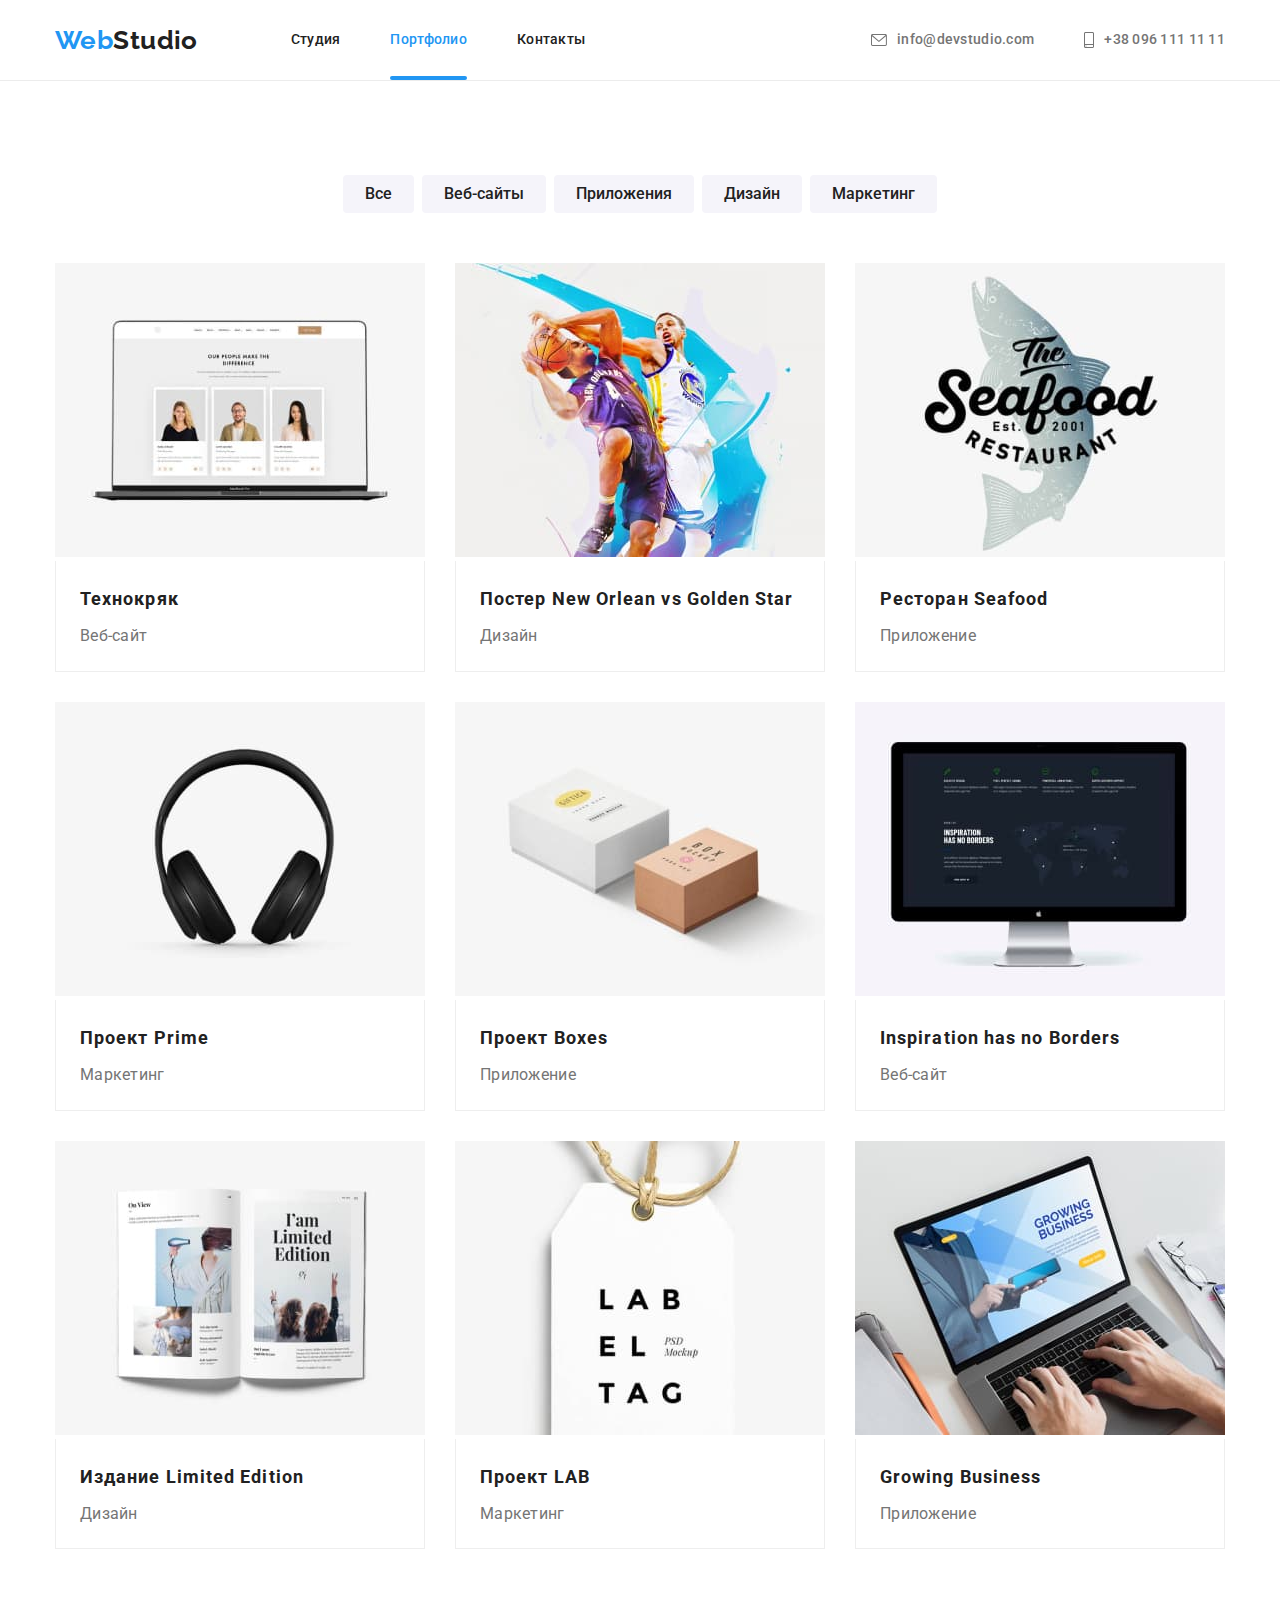
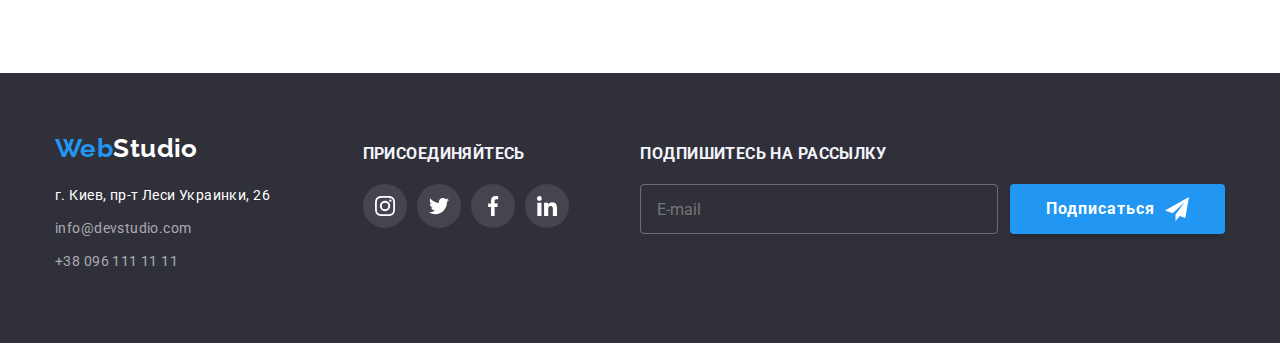
==== portfolio.html @ 2ba402e7 "ДЗ 6" ====
<!DOCTYPE html>
<html lang="ru">
  <head>
    <meta charset="UTF-8" />
    <meta name="viewport" content="width=device-width, initial-scale=1.0" />
    <title>Portfolio WebStudio</title>
    <link rel="preconnect" href="https://fonts.gstatic.com" />
    <link
      href="https://fonts.googleapis.com/css2?family=Raleway:wght@700&family=Roboto:wght@400;500;700;900&display=swap"
      rel="stylesheet"
    />
    <link
      rel="stylesheet"
      href="https://cdnjs.cloudflare.com/ajax/libs/modern-normalize/1.0.0/modern-normalize.min.css"
    />
    <link rel="stylesheet" href="./css/styles.css" />
  </head>

  <body>
    <!--Шапка страницы-->
    <header class="header">
      <div class="container navigation">
        <nav class="site-nav">
          <a class="logo link" href="./index.html"
            ><span class="logo-path">Web</span>Studio</a
          >
          <ul class="list nav-pages">
            <li class="item">
              <a class="link" href="./index.html">Студия</a>
            </li>
            <li class="item">
              <a class="link current" href="./portfolio.html">Портфолио</a>
            </li>
            <li class="item">
              <a class="link" href="#">Контакты</a>
            </li>
          </ul>
        </nav>
        <ul class="list header-connection">
          <li class="item">
            <a class="connection link" href="mailto:info@devstudio.com">
              <svg class="icon email" width="16" height="12">
                <use href="./images/main/sprite-icons.svg#icon-envelope"></use>
              </svg>
              info@devstudio.com</a
            >
          </li>
          <li class="item">
            <a class="connection link" href="tel:+380961111111">
              <svg class="icon telephone" width="10" height="16">
                <use
                  href="./images/main/sprite-icons.svg#icon-smartphone"
                ></use>
              </svg>
              +38 096 111 11 11</a
            >
          </li>
        </ul>
      </div>
    </header>
    <!--Шапка страницы-->

    <main>
      <h1 hidden>Портфолио</h1>

      <!--Фильтр-->
      <section class="portfolio section-padding">
        <div class="container">
          <ul class="portfolio-buttons list">
            <li class="pf-button">
              <button type="button" class="filter-button">Все</button>
            </li>
            <li class="pf-button">
              <button type="button" class="filter-button">Веб-сайты</button>
            </li>
            <li class="pf-button">
              <button type="button" class="filter-button">Приложения</button>
            </li>
            <li class="pf-button">
              <button type="button" class="filter-button">Дизайн</button>
            </li>
            <li class="pf-button">
              <button type="button" class="filter-button">Маркетинг</button>
            </li>
          </ul>

          <!--/Фильтр-->

          <!--Проекты-->
          <ul class="projects list">
            <li class="project-card">
              <a class="link" href="#">
                <div class="project-foto">
                  <img
                    src="./images/portfolio/technokriak.jpg"
                    alt="Сайт студии Технокряк"
                    width="370"
                    height="294"
                  />
                  <div class="project-overlay">
                    <p class="project-description">
                      Технокряк это современная площадка распространения
                      коронавируса. Компании используют эту платформу для
                      цифрового шпионажа и атак на защищённые сервера
                      конкурентов.
                    </p>
                  </div>
                </div>

                <div class="card-content">
                  <h3 class="project-title">Технокряк</h3>
                  <p>Веб-сайт</p>
                </div>
              </a>
            </li>
            <li class="project-card">
              <a class="link" href="#">
                <div class="project-foto">
                  <img
                    src="./images/portfolio/basketball.jpg"
                    alt="Баскетболисты"
                    width="370"
                    height="294"
                  />
                  <div class="project-overlay">
                    <p class="project-description">
                      Технокряк это современная площадка распространения
                      коронавируса. Компании используют эту платформу для
                      цифрового шпионажа и атак на защищённые сервера
                      конкурентов.
                    </p>
                  </div>
                </div>
                <div class="card-content">
                  <h3 class="project-title">
                    Постер New Orlean vs Golden Star
                  </h3>
                  <p>Дизайн</p>
                </div>
              </a>
            </li>
            <li class="project-card">
              <a class="link" href="#">
                <div class="project-foto">
                  <img
                    src="./images/portfolio/seafood.jpg"
                    alt="Логотип ресторана Seafood"
                    width="370"
                    height="294"
                  />
                  <div class="project-overlay">
                    <p class="project-description">
                      Технокряк это современная площадка распространения
                      коронавируса. Компании используют эту платформу для
                      цифрового шпионажа и атак на защищённые сервера
                      конкурентов.
                    </p>
                  </div>
                </div>
                <div class="card-content">
                  <h3 class="project-title">Ресторан Seafood</h3>
                  <p>Приложение</p>
                </div>
              </a>
            </li>
            <li class="project-card">
              <a class="link" href="#">
                <div class="project-foto">
                  <img
                    src="./images/portfolio/headphones.jpg"
                    alt="Наушники"
                    width="370"
                    height="294"
                  />
                  <div class="project-overlay">
                    <p class="project-description">
                      Технокряк это современная площадка распространения
                      коронавируса. Компании используют эту платформу для
                      цифрового шпионажа и атак на защищённые сервера
                      конкурентов.
                    </p>
                  </div>
                </div>

                <div class="card-content">
                  <h3 class="project-title">Проект Prime</h3>
                  <p>Маркетинг</p>
                </div>
              </a>
            </li>
            <li class="project-card">
              <a class="link" href="#">
                <div class="project-foto">
                  <img
                    src="./images/portfolio/boxes.jpg"
                    alt="Коробочки"
                    width="370"
                    height="294"
                  />
                  <div class="project-overlay">
                    <p class="project-description">
                      Технокряк это современная площадка распространения
                      коронавируса. Компании используют эту платформу для
                      цифрового шпионажа и атак на защищённые сервера
                      конкурентов.
                    </p>
                  </div>
                </div>
                <div class="card-content">
                  <h3 class="project-title">Проект Boxes</h3>
                  <p>Приложение</p>
                </div>
              </a>
            </li>
            <li class="project-card">
              <a class="link" href="#">
                <div class="project-foto">
                  <img
                    src="./images/portfolio/monitor.jpg"
                    alt="Монитор"
                    width="370"
                    height="294"
                  />
                  <div class="project-overlay">
                    <p class="project-description">
                      Технокряк это современная площадка распространения
                      коронавируса. Компании используют эту платформу для
                      цифрового шпионажа и атак на защищённые сервера
                      конкурентов.
                    </p>
                  </div>
                </div>
                <div class="card-content">
                  <h3 class="project-title">Inspiration has no Borders</h3>
                  <p>Веб-сайт</p>
                </div>
              </a>
            </li>
            <li class="project-card">
              <a class="link" href="#">
                <div class="project-foto">
                  <img
                    src="./images/portfolio/magazine.jpg"
                    alt="Журнал"
                    width="370"
                    height="294"
                  />
                  <div class="project-overlay">
                    <p class="project-description">
                      Технокряк это современная площадка распространения
                      коронавируса. Компании используют эту платформу для
                      цифрового шпионажа и атак на защищённые сервера
                      конкурентов.
                    </p>
                  </div>
                </div>
                <div class="card-content">
                  <h3 class="project-title">Издание Limited Edition</h3>
                  <p>Дизайн</p>
                </div>
              </a>
            </li>
            <li class="project-card">
              <a class="link" href="#">
                <div class="project-foto">
                  <img
                    src="./images/portfolio/label.jpg"
                    alt="Бирка"
                    width="370"
                    height="294"
                  />
                  <div class="project-overlay">
                    <p class="project-description">
                      Технокряк это современная площадка распространения
                      коронавируса. Компании используют эту платформу для
                      цифрового шпионажа и атак на защищённые сервера
                      конкурентов.
                    </p>
                  </div>
                </div>
                <div class="card-content">
                  <h3 class="project-title">Проект LAB</h3>
                  <p>Маркетинг</p>
                </div>
              </a>
            </li>
            <li class="project-card">
              <a class="link" href="#">
                <div class="project-foto">
                  <img
                    src="./images/portfolio/notebook.jpg"
                    alt="Работа за ноутбуком"
                    width="370"
                    height="294"
                  />
                  <div class="project-overlay">
                    <p class="project-description">
                      Технокряк это современная площадка распространения
                      коронавируса. Компании используют эту платформу для
                      цифрового шпионажа и атак на защищённые сервера
                      конкурентов.
                    </p>
                  </div>
                </div>
                <div class="card-content">
                  <h3 class="project-title">Growing Business</h3>
                  <p>Приложение</p>
                </div>
              </a>
            </li>
          </ul>
        </div>
      </section>
      <!--/Проекты-->
    </main>
    <!--Подвал с контактами-->
    <footer class="footer">
      <div class="container">
        <div class="footer-links">
          <div class="footer-contacts">
            <a class="logo logo-inverse link" href="./index.html"
              ><span class="logo-path">Web</span>Studio</a
            >
            <address class="address">г. Киев, пр-т Леси Украинки, 26</address>
            <address class="footer-connection">
              <a class="connection link" href="mailto:info@devstudio.com"
                >info@devstudio.com</a
              >
            </address>
            <address class="footer-connection">
              <a class="connection link" href="tel:+380961111111"
                >+38 096 111 11 11</a
              >
            </address>
          </div>
          <div class="join">
            <h3 class="advantages-title title-inverse">присоединяйтесь</h3>
            <ul class="list social-network-list">
              <li class="social-network company-social-link">
                <a href="#" class="social-link">
                  <svg class="icon social-icon" width="20" height="20">
                    <use
                      href="./images/main/sprite-icons.svg#icon-instagram"
                    ></use>
                  </svg>
                </a>
              </li>
              <li class="social-network company-social-link">
                <a href="#" class="social-link">
                  <svg class="icon social-icon" width="20" height="20">
                    <use
                      href="./images/main/sprite-icons.svg#icon-twitter"
                    ></use>
                  </svg>
                </a>
              </li>
              <li class="social-network company-social-link">
                <a href="#" class="social-link">
                  <svg class="icon social-icon" width="20" height="20">
                    <use
                      href="./images/main/sprite-icons.svg#icon-facebook"
                    ></use>
                  </svg>
                </a>
              </li>
              <li class="social-network company-social-link">
                <a href="#" class="social-link">
                  <svg class="icon social-icon" width="20" height="20">
                    <use
                      href="./images/main/sprite-icons.svg#icon-linkedin"
                    ></use>
                  </svg>
                </a>
              </li>
            </ul>
          </div>
          <div class="subscribe">
            <h3 class="advantages-title title-inverse">
              Подпишитесь на рассылку
            </h3>
            <div class="footer-subscribe-form">
              <form class="subscribe-form">
                <input
                  type="email"
                  name="subscribe-email"
                  placeholder="E-mail"
                  class="email-form"
                />
                <button type="submit" class="button-primary subscribe-button">
                  Подписаться
                  <svg class="icon send-icon" width="24" height="24">
                    <use href="./images/main/sprite-icons.svg#icon-send"></use>
                  </svg>
                </button>
              </form>
            </div>
          </div>
        </div>
      </div>
    </footer>
    <!--/Подвал с контактами-->
  </body>
</html>
---- css/styles.css ----
/* === Общие === */
:root {
  /* Палитра */
  --color-grey: #757575;
  --color-black: #212121;
  --color-blue: #2196f3;
  --color-white: #ffffff;
  --color-very-transparent-grey: rgba(255, 255, 255, 0.1);
  --color-transparent-grey: rgba(255, 255, 255, 0.6);
  --color-light-black: #2f303a;
  --color-light-grey: #f5f4fa;
  --color-almost-white: #eeeeee;
  --color-second-almost-white: #ececec;
  --color-dark-grey: rgba(47, 48, 58, 0.4);
  --color-grey-two: #afb1b8;

  /* Переменные */
  --main-text-color: var(--color-grey);
  --title-text-color: var(--color-black);
  --accent-color: var(--color-blue);
  --main-white-color: var(--color-white);
  --footer-color: var(--color-transparent-grey);
  --background-color-footer: var(--color-light-black);
  --background-button-color: var(--color-light-grey);
  --card-border-color: var(--color-almost-white);
  --section-border-color: var(--color-second-almost-white);
  --background-gradient: var(--color-dark-grey);
  --icon-color: var(--color-grey-two);
  --icon-footer-background: var(--color-very-transparent-grey);

  --main-font-family: Roboto, sans-serif;
  --second-font-family: Raleway, sans-serif;

  --timing-function: cubic-bezier(0.4, 0, 0.2, 1);
  --animation-time: 250ms;
}

/* Общие стили */

* {
  margin: 0;
  padding: 0;
}

.icon {
  fill: currentColor;
}

body {
  color: var(--main-text-color);
  background-color: var(--main-white-color);
  font-family: var(--main-font-family);
  font-size: 14px;
  font-weight: 400;
  font-style: normal;
  letter-spacing: 0.03em;
}

.container {
  margin-left: auto;
  margin-right: auto;
  width: 1200px;
  padding-left: 15px;
  padding-right: 15px;
}

.section-padding {
  padding-top: 94px;
  padding-bottom: 94px;
}

.list {
  list-style: none;
}

.link {
  text-decoration: none;
}

.title {
  margin-bottom: 50px;
  color: var(--title-text-color);
  font-weight: 700;
  font-size: 36px;
  line-height: 1.67;
  text-align: center;
}

/* === /Общие === */

/*=== Шапка страницы ===*/

.logo {
  display: inline-block;
  margin-right: 93px;

  color: var(--title-text-color);
  font-family: var(--second-font-family);
  font-weight: 700;
  font-size: 26px;
  line-height: 1.19;
}

.logo-path {
  color: var(--accent-color);
}

.list .link {
  transition: color var(--animation-time) var(--timing-function);

  color: var(--title-text-color);
  font-weight: 500;
  line-height: 1.14;
  letter-spacing: 0.02em;
}

.list .link:hover,
.list .link:focus,
.list .link.current {
  color: var(--accent-color);
}

.current {
  position: relative;
}

.current::after {
  display: block;
  position: absolute;
  left: 0;
  bottom: 0%;
  content: "";
  width: 100%;
  height: 4px;
  background-color: var(--accent-color);
  border-radius: 2px;
}

.connection {
  color: var(--footer-color);
  font-style: normal;
  line-height: 1.71;
}

.navigation {
  display: flex;
}

.site-nav {
  display: flex;
  align-items: center;
}

.nav-pages {
  display: flex;
}

.nav-pages .item:not(:last-child) {
  margin-right: 50px;
}

.nav-pages .link {
  display: block;
  padding-top: 32px;
  padding-bottom: 32px;
}

.header-connection {
  display: flex;
  align-items: center;
  margin-left: auto;
}

.header-connection .link {
  display: flex;
  align-items: center;
}

.header-connection .item:not(:last-child) {
  margin-right: 50px;
}

.header-connection .connection {
  color: var(--main-text-color);
}

.email {
  margin-right: 10px;
}

.telephone {
  margin-right: 10px;
}

/*=== /Шапка страницы ===*/

/*===Девиз===*/

.slogan {
  height: 600px;
  margin-left: auto;
  margin-right: auto;
  background-color: var(--background-color-footer);
  background-image: linear-gradient(
      to right,
      var(--background-gradient),
      var(--background-gradient)
    ),
    url("../images/main/banner.jpg");
  background-repeat: no-repeat;
  background-size: cover;
  background-position: center;

  text-align: center;
  letter-spacing: 0.06em;
}

.slogan .container {
  padding-top: 200px;
  padding-bottom: 200px;
}

.slogan-title {
  width: 600px;
  margin-left: auto;
  margin-right: auto;
  margin-bottom: 30px;

  color: var(--main-white-color);
  font-weight: 900;
  font-size: 44px;
  line-height: 1.36;
  text-transform: uppercase;
}

.button-primary {
  display: inline-block;
  border: 4px solid transparent;
  box-shadow: 0px 4px 4px rgba(0, 0, 0, 0.15);
  border-radius: 4px;
  min-width: 200px;
  padding: 10px 32px;

  color: var(--main-white-color);
  background-color: var(--accent-color);
  font-weight: 700;
  font-size: 16px;
  line-height: 1.87;
}

.modal-backdrop {
  position: fixed;
  width: 100%;
  height: 100%;
  z-index: 2;

  top: 0;
  right: 0;
  background-color: rgba(0, 0, 0, 0.2);
  opacity: 1;
  transition: opacity var(--animation-time) var(--timing-function);
}

.modal-window {
  position: absolute;
  top: 50%;
  left: 50%;
  transform: scale(1) translate(-50%, -50%);
  transition: transform var(--animation-time) var(--timing-function);

  width: 528px;
  height: 581px;
  background-color: var(--main-white-color);
  box-shadow: 0px 1px 3px rgba(0, 0, 0, 0.12), 0px 1px 1px rgba(0, 0, 0, 0.14),
    0px 2px 1px rgba(0, 0, 0, 0.2);
  border-radius: 4px;
}

.modal-button {
  position: absolute;
  display: flex;
  align-items: center;
  justify-content: center;
  top: 8px;
  right: 8px;
  width: 30px;
  height: 30px;
  border-radius: 50%;
  background: var(--main-white-color);
  border: 1px solid rgba(0, 0, 0, 0.1);

  transition: fill var(--animation-time) var(--timing-function);
}

.modal-button:hover,
.modal-button:focus {
  fill: var(--accent-color);
  cursor: pointer;
}

.is-hidden {
  visibility: hidden;
  opacity: 0;
  pointer-events: none;
}

.modal-backdrop.is-hidden .modal-window {
  transform: translate(-50%, -50%) scale(0.9);
}

.form {
  width: 528px;
  padding: 40px;
}

.form-item {
  display: flex;
  flex-direction: column;
  position: relative;
}

.form-title {
  margin-bottom: 12px;
  font-weight: 700;
  font-size: 20px;
  line-height: 1.15;
  text-align: center;
  color: var(--title-text-color);
}

.form-field {
  padding-left: 42px;
  height: 40px;
  border: 1px solid rgba(33, 33, 33, 0.2);
  border-radius: 4px;
  color: var(--title-text-color);

  transition: border var(--animation-time) var(--timing-function);
}

.form-field:focus,
.comment-field:focus {
  outline: none;
  border: 1px solid var(--accent-color);
  cursor: pointer;
}

.form-field:focus + .form-icon {
  fill: var(--accent-color);
  cursor: pointer;
}

.form-item:not(.form-comment) {
  margin-bottom: 10px;
}

.form-subtitle {
  margin-bottom: 4px;
  color: var(--main-text-color);
}

.form-item.form-comment {
  margin-bottom: 20px;
}

.form-label {
  display: flex;
  flex-direction: column;
  font-size: 12px;
  line-height: 1.16;
  letter-spacing: 0.01em;
}

.form-icon {
  position: absolute;
  top: 50%;
  left: 12px;
  width: 18px;
  height: 18px;
  margin-right: 12px;
  fill: var(--title-text-color);
  transition: fill var(--animation-time) var(--timing-function);
}

.comment-field {
  resize: none;
  min-height: 120px;
  padding: 12px 16px;
  border: 1px solid rgba(33, 33, 33, 0.2);
  border-radius: 4px;

  transition: border var(--animation-time) var(--timing-function);
}

.comment-field::placeholder {
  font-size: 12px;
  line-height: 1.16;
  letter-spacing: 0.01em;
  color: rgba(117, 117, 117, 0.5);
}

.form-agreement {
  margin-bottom: 30px;
}

.agreement {
  display: flex;
  align-items: center;
  line-height: 1.71;
}

.agreement-link {
  display: inline-block;
  color: var(--accent-color);
}

.agree-checkbox {
  -webkit-appearance: none;
  -moz-appearance: none;
  appearance: none;
  position: absolute;
}

.checkbox-icon {
  display: block;
  width: 16px;
  height: 15px;
  margin-left: 12px;
  margin-right: 7px;
  border: 2px solid var(--title-text-color);
  border-radius: 2px;
  transition: border-color var(--animation-time) var(--timing-function),
    background-color var(--animation-time) var(--timing-function);
}

.agree-checkbox:focus + .checkbox-icon {
  border-color: var(--accent-color);
}

.agree-checkbox:checked + .checkbox-icon {
  background-image: url(../images/main/icon-check.svg);
  background-repeat: no-repeat;
  background-size: contain;
  background-position: center;
  background-origin: border-box;
  background-color: var(--accent-color);
  border-color: var(--accent-color);
}

.form-button {
  margin-left: 124px;
  margin-right: 124px;
  letter-spacing: 0.06em;
  box-shadow: 0px 4px 4px rgba(0, 0, 0, 0.15);
  border-radius: 4px;
  cursor: pointer;
}
/*===/Девиз===*/

/*=== Наши преимущества ===*/

.advantages {
  color: var(--main-text-color);
}

.advantages-catalog {
  display: flex;
}

.advantage-item {
  width: 270px;
}

.advantage-icon-background {
  display: flex;
  align-items: center;
  justify-content: center;
  margin-bottom: 30px;

  height: 120px;
  background-color: var(--background-button-color);
  border-radius: 4px;
}

.advantages-catalog .advantage-item:not(:last-child) {
  margin-right: 30px;
}

.advantages-title {
  margin-bottom: 10px;

  color: var(--title-text-color);
  font-weight: 700;
  line-height: 1.14;
  text-transform: uppercase;
}

.advantages-text {
  line-height: 1.71;
  text-align: left;
}

/*=== /Наши преимущества ===*/

/*=== Наши услуги ===*/

.services {
  z-index: 1;
}

.services .list {
  display: flex;
}

.services .our-service:not(:last-child) {
  margin-right: 30px;
}

.our-service {
  display: block;
  position: relative;
}

.service-foto {
  display: block;
}

.service-description {
  position: absolute;
  width: 100%;
  left: 0;
  bottom: 0;

  padding-top: 27px;
  padding-bottom: 27px;

  font-weight: 700;
  line-height: 1.14;
  text-align: center;
  text-transform: uppercase;

  color: var(--main-white-color);
  background-color: rgba(47, 48, 58, 0.8);
}

/*=== /Наши услуги ===*/

/*=== Наша команда ===*/

.team {
  background-color: var(--color-light-grey);
}
.members-of-team {
  display: flex;
}

.members-of-team .team-card:not(:last-child) {
  margin-right: 30px;
}

.team-card {
  background-color: var(--main-white-color);
}

.team-foto {
  display: block;
}

.member-content {
  padding-top: 30px;
  padding-bottom: 30px;

  box-shadow: 0px 1px 3px rgba(0, 0, 0, 0.12), 0px 1px 1px rgba(0, 0, 0, 0.14),
    0px 2px 1px rgba(0, 0, 0, 0.2);
  border-radius: 0px 0px 4px 4px;
}

.team-member {
  margin-bottom: 10px;
  color: var(--title-text-color);
  font-weight: 500;
  font-size: 16px;
  line-height: 1.19;
  text-align: center;
}

.team-specialization {
  margin-bottom: 30px;
  color: var(--main-text-color);
  font-weight: 400;
  font-size: 16px;
  line-height: 1.19;
  text-align: center;
}

.social-network-list {
  display: flex;
  justify-content: center;
}

.social-link {
  display: block;
  width: 44px;
  height: 44px;

  transition: color var(--animation-time) var(--timing-function),
    background-color var(--animation-time) var(--timing-function);

  border-radius: 50%;
  padding: 12px;
  color: var(--icon-color);
  background-color: var(--main-white-color);
}

.social-link:hover,
.social-link:focus {
  background-color: var(--accent-color);
  color: var(--main-white-color);
}

.social-network-list .social-network:not(:last-child) {
  margin-right: 10px;
}

/*=== /Наша команда ===*/

/*=== Наши клиенты ===*/

.regular-clients {
  display: flex;
}

.regular-clients .client:not(:last-child) {
  margin-right: 30px;
}

.client .client-link {
  display: block;
  display: flex;
  align-items: center;
  justify-content: center;
  width: 170px;
  height: 90px;
  color: var(--icon-color);

  border: 1px solid currentColor;
  border-radius: 4px;

  transition: color var(--animation-time) var(--timing-function);
}

.client-link:hover,
.client-link:focus {
  color: var(--accent-color);
}

/*=== /Наши клиенты ===*/

/*=== Подвал с контактами ===*/
.footer {
  background-color: var(--background-color-footer);
}

.footer .container {
  padding-top: 60px;
  padding-bottom: 60px;
}

.footer-links {
  display: flex;
  justify-content: space-between;
}

.logo.logo-inverse {
  display: inline-block;
  margin-bottom: 20px;
  color: var(--main-white-color);
}

.address {
  margin-bottom: 9px;
  color: var(--main-white-color);
  font-style: normal;
  line-height: 1.71;
}

.footer-connection {
  margin-bottom: 9px;
}

.join,
.subscribe {
  margin-top: 12px;
}

.company-social-link .social-link {
  background-color: var(--icon-footer-background);
  transition: background-color var(--animation-time) var(--timing-function);
}

.company-social-link .social-link:hover,
.company-social-link .social-link:focus {
  background-color: var(--accent-color);
}

.company-social-link .social-icon {
  fill: var(--main-white-color);
}

.title-inverse {
  margin-bottom: 20px;
  color: var(--background-button-color);
}

.subscribe-form {
  display: flex;
}

.email-form {
  width: 358px;
  height: 50px;
  padding-top: 15px;
  padding-bottom: 15px;
  padding-left: 16px;
  margin-right: 12px;

  font-size: 16px;
  line-height: 1.25;

  color: var(--footer-color);
  background-color: transparent;

  border: 1px solid rgba(255, 255, 255, 0.3);
  border-radius: 4px;
}

.subscribe-button {
  display: flex;
  align-items: center;
  height: 50px;
  box-shadow: 0px 4px 4px rgba(0, 0, 0, 0.15);
  border-radius: 4px;
  letter-spacing: 0.06em;
}

.send-icon {
  margin-left: 10px;
}

/*=== /Подвал с контактами ===*/

/*=== ПОРТФОЛИО === */
.portfolio {
  border-top: 1px solid var(--section-border-color);
}

/*=== Фильтр ===*/
.portfolio-buttons {
  display: flex;
  justify-content: center;
  margin-bottom: 50px;
}

.portfolio-buttons .pf-button:not(:last-child) {
  margin-right: 8px;
}

.filter-button {
  padding-top: 6px;
  padding-bottom: 6px;
  padding-left: 22px;
  padding-right: 22px;

  color: var(--title-text-color);
  background-color: var(--background-button-color);
  border: none;
  border-radius: 4px;

  font-family: Roboto;
  font-weight: 500;
  font-size: 16px;
  line-height: 1.62;
  text-align: center;

  transition: color var(--animation-time) var(--timing-function),
    background-color var(--animation-time) var(--timing-function),
    box-shadow var(--animation-time) var(--timing-function);
}

.filter-button:hover,
.filter-button:focus {
  outline: none;
  color: var(--main-white-color);
  background-color: var(--accent-color);
  box-shadow: 0px 3px 1px rgba(0, 0, 0, 0.1), 0px 1px 2px rgba(0, 0, 0, 0.08),
    0px 2px 2px rgba(0, 0, 0, 0.12);
}

/*=== /Фильтр ===*/

/*=== Проекты ===*/
.projects {
  display: flex;
  flex-wrap: wrap;
}

.projects .project-card {
  margin-right: 30px;
}

.projects .project-card:nth-child(3n) {
  margin-right: 0;
}

.project-card {
  position: relative;
  margin-bottom: 30px;

  transition: box-shadow var(--animation-time) var(--timing-function);
}

.project-card:hover,
.project-card:focus {
  box-shadow: 0px 1px 1px rgba(0, 0, 0, 0.12), 0px 4px 4px rgba(0, 0, 0, 0.06),
    1px 4px 6px rgba(0, 0, 0, 0.16);
}

.project-foto {
  position: relative;
  overflow: hidden;
}

.project-description {
  position: absolute;
  width: 100%;
  height: 100%;
  top: 0;
  left: 0;

  padding: 63px 24px;

  font-size: 18px;
  line-height: 1.56;
  color: var(--main-white-color);
}

.project-overlay {
  position: absolute;

  bottom: -100%;
  width: 100%;
  height: 100%;
  background-color: rgba(33, 150, 243, 0.9);

  transform: translateY(100%);

  transition: transform var(--animation-time) var(--timing-function);
}

.project-card:hover .project-overlay,
.project-card:focus .project-overlay {
  transform: translateY(-100%);
}

.card-content {
  padding-top: 20px;
  padding-bottom: 20px;
  padding-left: 24px;
  padding-right: 24px;

  font-weight: 400;
  font-size: 16px;
  line-height: 1.87;
  color: var(--main-text-color);

  border: 1px solid var(--card-border-color);
  border-top: none;
}

.project-title {
  margin-bottom: 4px;

  color: var(--title-text-color);
  font-weight: 700;
  font-size: 18px;
  line-height: 2;
  letter-spacing: 0.06em;
}

/*=== /Проекты ===*/
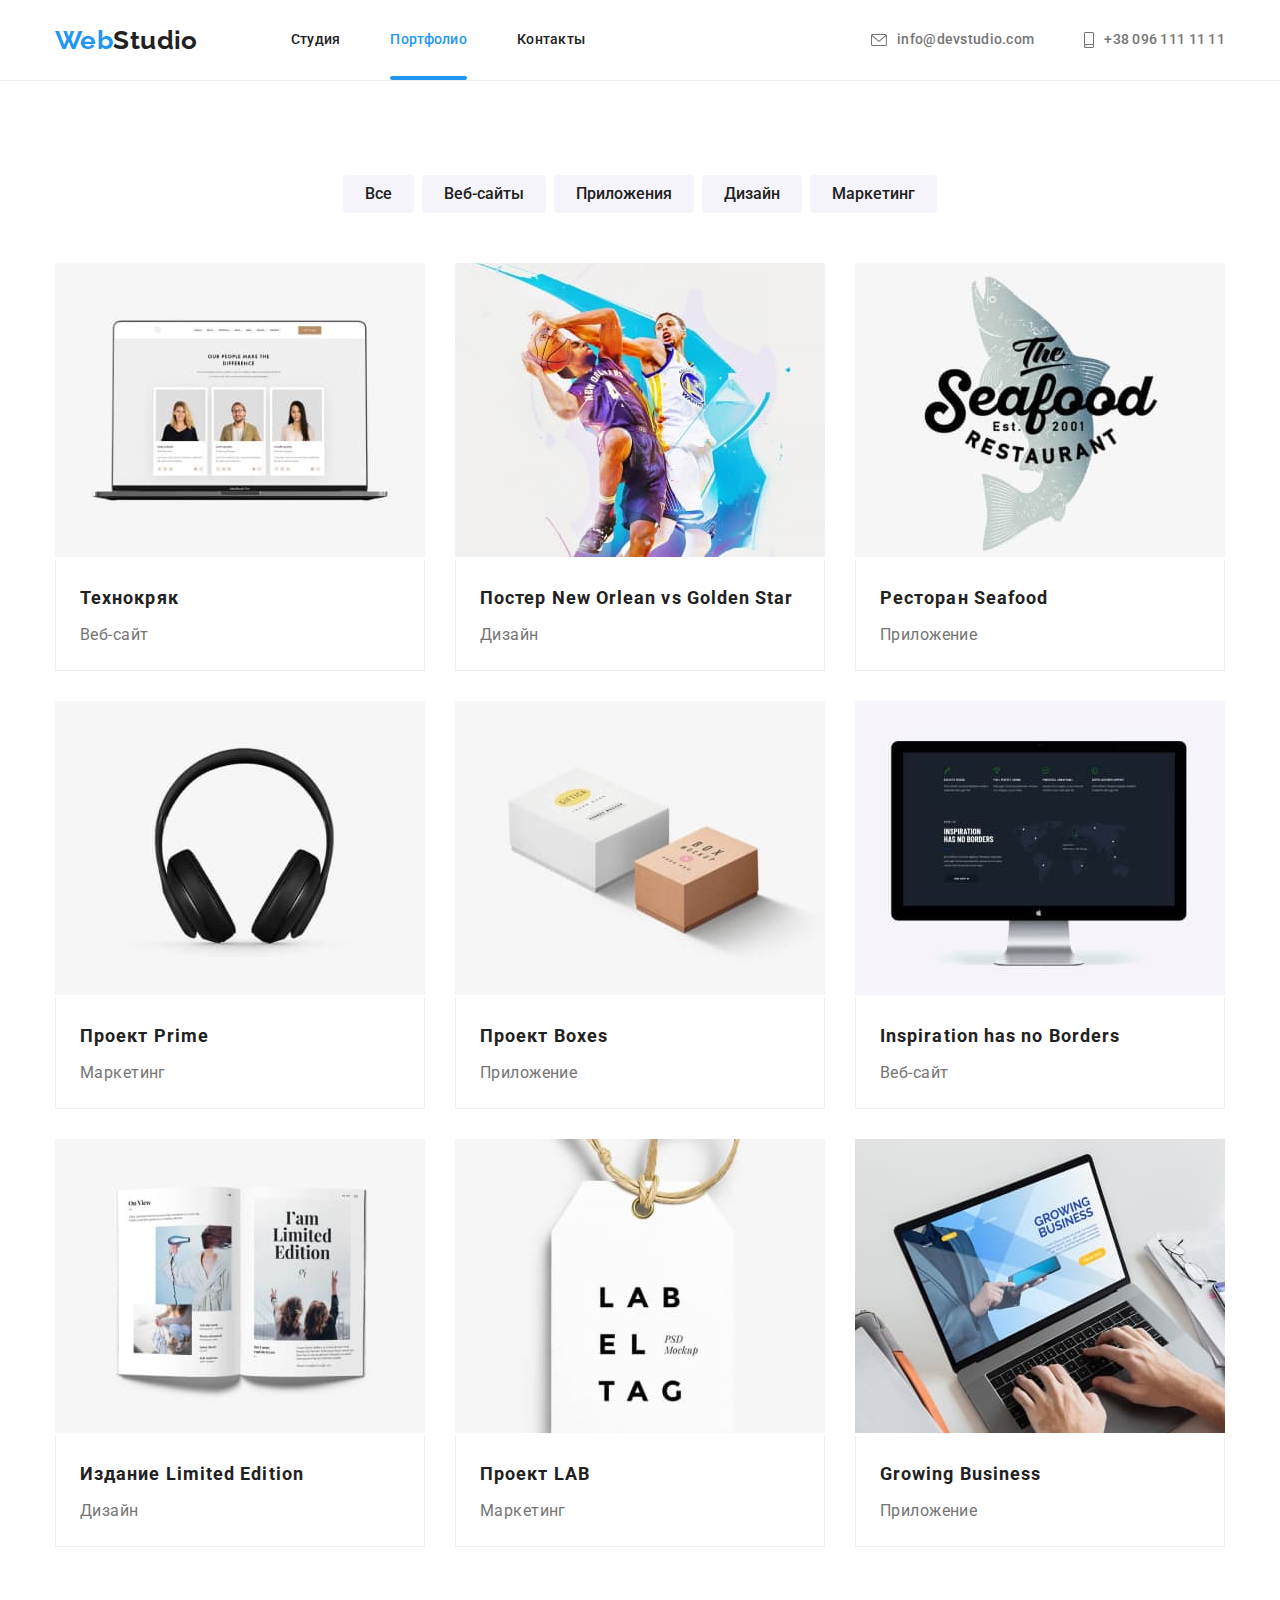
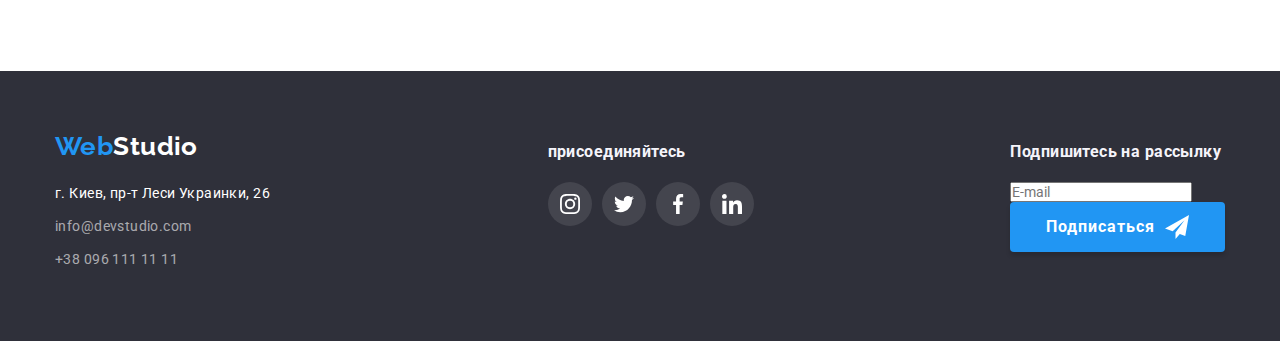
==== commit dac6f7b0: "сасс портфолио" ====
--- a/portfolio.html
+++ b/portfolio.html
@@ -13,7 +13,8 @@
       rel="stylesheet"
       href="https://cdnjs.cloudflare.com/ajax/libs/modern-normalize/1.0.0/modern-normalize.min.css"
     />
-    <link rel="stylesheet" href="./css/styles.css" />
+    <!-- <link rel="stylesheet" href="./css/styles.css" /> -->
+    <link rel="stylesheet" href="./css/portfolio.min.css" />
   </head>
 
   <body>
--- a/css/portfolio.min.css
+++ b/css/portfolio.min.css
@@ -0,0 +1,2 @@
+*{margin:0;padding:0}.icon{fill:currentColor}body{color:#757575;background-color:#fff;font-family:Roboto,sans-serif;font-size:14px;font-weight:400;font-style:normal;letter-spacing:0.03em}.container{margin-left:auto;margin-right:auto;width:1200px;padding-left:15px;padding-right:15px}.section-padding{padding-top:94px;padding-bottom:94px}.list{list-style:none}.link{text-decoration:none}.title{margin-bottom:50px;color:#212121;font-weight:700;font-size:36px;line-height:1.67;text-align:center}.logo{display:inline-block;margin-right:93px;color:#212121;font-family:Raleway,sans-serif;font-weight:700;font-size:26px;line-height:1.19}.logo-path{color:#2196f3}.logo.logo-inverse{display:inline-block;margin-bottom:20px;color:#fff}.header-connection .connection{-webkit-transition:color 250ms cubic-bezier(0.4, 0, 0.2, 1);transition:color 250ms cubic-bezier(0.4, 0, 0.2, 1);color:#212121;font-weight:500;line-height:1.14;letter-spacing:0.02em}.header-connection .connection:hover,.header-connection .connection:focus{color:#2196f3}.current{position:relative}.current::after{display:block;position:absolute;left:0;bottom:0%;content:"";width:100%;height:4px;background-color:#2196f3;border-radius:2px}.current:hover,.current:focus{color:#2196f3}.connection{color:rgba(255,255,255,0.6);font-style:normal;line-height:1.71}.navigation{display:-webkit-box;display:-ms-flexbox;display:flex}.site-nav{display:-webkit-box;display:-ms-flexbox;display:flex;-webkit-box-align:center;-ms-flex-align:center;align-items:center}.nav-pages{display:-webkit-box;display:-ms-flexbox;display:flex}.nav-pages .item:not(:last-child){margin-right:50px}.nav-pages .link{-webkit-transition:color 250ms cubic-bezier(0.4, 0, 0.2, 1);transition:color 250ms cubic-bezier(0.4, 0, 0.2, 1);display:block;padding-top:32px;padding-bottom:32px;color:#212121;font-weight:500;line-height:1.14;letter-spacing:0.02em}.nav-pages .link:hover,.nav-pages .link:focus,.nav-pages .link.current{color:#2196f3}.header-connection{display:-webkit-box;display:-ms-flexbox;display:flex;-webkit-box-align:center;-ms-flex-align:center;align-items:center;margin-left:auto}.header-connection .item:not(:last-child){margin-right:50px}.header-connection .connection{color:#757575;display:-webkit-box;display:-ms-flexbox;display:flex;-webkit-box-align:center;-ms-flex-align:center;align-items:center}.email{margin-right:10px}.telephone{margin-right:10px}.button-primary{display:inline-block;border:4px solid transparent;-webkit-box-shadow:0px 4px 4px rgba(0,0,0,0.15);box-shadow:0px 4px 4px rgba(0,0,0,0.15);border-radius:4px;min-width:200px;padding:10px 32px;color:#fff;background-color:#2196f3;font-weight:700;font-size:16px;line-height:1.87}.form-button{margin-left:124px;margin-right:124px;letter-spacing:0.06em;-webkit-box-shadow:0px 4px 4px rgba(0,0,0,0.15);box-shadow:0px 4px 4px rgba(0,0,0,0.15);border-radius:4px;cursor:pointer}.subscribe-button{display:-webkit-box;display:-ms-flexbox;display:flex;-webkit-box-align:center;-ms-flex-align:center;align-items:center;height:50px;-webkit-box-shadow:0px 4px 4px rgba(0,0,0,0.15);box-shadow:0px 4px 4px rgba(0,0,0,0.15);border-radius:4px;letter-spacing:0.06em}.send-icon{margin-left:10px}.portfolio{border-top:1px solid #ececec}.portfolio-buttons{display:-webkit-box;display:-ms-flexbox;display:flex;-webkit-box-pack:center;-ms-flex-pack:center;justify-content:center;margin-bottom:50px}.portfolio-buttons .pf-button:not(:last-child){margin-right:8px}.filter-button{padding-top:6px;padding-bottom:6px;padding-left:22px;padding-right:22px;color:#212121;background-color:#f5f4fa;border:none;border-radius:4px;font-family:Roboto,sans-serif;font-weight:500;font-size:16px;line-height:1.62;text-align:center;-webkit-transition:color 250ms cubic-bezier(0.4, 0, 0.2, 1),background-color 250ms cubic-bezier(0.4, 0, 0.2, 1),-webkit-box-shadow 250ms cubic-bezier(0.4, 0, 0.2, 1);transition:color 250ms cubic-bezier(0.4, 0, 0.2, 1),background-color 250ms cubic-bezier(0.4, 0, 0.2, 1),-webkit-box-shadow 250ms cubic-bezier(0.4, 0, 0.2, 1);transition:color 250ms cubic-bezier(0.4, 0, 0.2, 1),background-color 250ms cubic-bezier(0.4, 0, 0.2, 1),box-shadow 250ms cubic-bezier(0.4, 0, 0.2, 1);transition:color 250ms cubic-bezier(0.4, 0, 0.2, 1),background-color 250ms cubic-bezier(0.4, 0, 0.2, 1),box-shadow 250ms cubic-bezier(0.4, 0, 0.2, 1),-webkit-box-shadow 250ms cubic-bezier(0.4, 0, 0.2, 1)}.filter-button:hover,.filter-button:focus{outline:none;color:#fff;background-color:#2196f3;-webkit-box-shadow:0px 3px 1px rgba(0,0,0,0.1),0px 1px 2px rgba(0,0,0,0.08),0px 2px 2px rgba(0,0,0,0.12);box-shadow:0px 3px 1px rgba(0,0,0,0.1),0px 1px 2px rgba(0,0,0,0.08),0px 2px 2px rgba(0,0,0,0.12)}.projects{display:-webkit-box;display:-ms-flexbox;display:flex;-ms-flex-wrap:wrap;flex-wrap:wrap}.projects .project-card{margin-right:30px}.projects .project-card:nth-child(3n){margin-right:0}.project-card{position:relative;margin-bottom:30px;-webkit-transition:-webkit-box-shadow 250ms cubic-bezier(0.4, 0, 0.2, 1);transition:-webkit-box-shadow 250ms cubic-bezier(0.4, 0, 0.2, 1);transition:box-shadow 250ms cubic-bezier(0.4, 0, 0.2, 1);transition:box-shadow 250ms cubic-bezier(0.4, 0, 0.2, 1), -webkit-box-shadow 250ms cubic-bezier(0.4, 0, 0.2, 1)}.project-card:hover,.project-card:focus{-webkit-box-shadow:0px 1px 1px rgba(0,0,0,0.12),0px 4px 4px rgba(0,0,0,0.06),1px 4px 6px rgba(0,0,0,0.16);box-shadow:0px 1px 1px rgba(0,0,0,0.12),0px 4px 4px rgba(0,0,0,0.06),1px 4px 6px rgba(0,0,0,0.16)}.project-foto{position:relative;overflow:hidden}.project-description{position:absolute;width:100%;height:100%;top:0;left:0;padding:63px 24px;font-size:18px;line-height:1.56;color:#fff}.project-overlay{position:absolute;bottom:-100%;width:100%;height:100%;background-color:rgba(33,150,243,0.9);-webkit-transform:translateY(100%);transform:translateY(100%);-webkit-transition:-webkit-transform 250ms cubic-bezier(0.4, 0, 0.2, 1);transition:-webkit-transform 250ms cubic-bezier(0.4, 0, 0.2, 1);transition:transform 250ms cubic-bezier(0.4, 0, 0.2, 1);transition:transform 250ms cubic-bezier(0.4, 0, 0.2, 1), -webkit-transform 250ms cubic-bezier(0.4, 0, 0.2, 1)}.project-card:hover .project-overlay,.project-card:focus .project-overlay{-webkit-transform:translateY(-100%);transform:translateY(-100%)}.card-content{padding-top:20px;padding-bottom:20px;padding-left:24px;padding-right:24px;font-weight:400;font-size:16px;line-height:1.87;color:#757575;border:1px solid #eee;border-top:none}.project-title{margin-bottom:4px;color:#212121;font-weight:700;font-size:18px;line-height:2;letter-spacing:0.06em}.social-network-list{display:-webkit-box;display:-ms-flexbox;display:flex;-webkit-box-pack:center;-ms-flex-pack:center;justify-content:center}.social-link-team,.company-social-link{display:block;width:44px;height:44px;-webkit-transition:color 250ms cubic-bezier(0.4, 0, 0.2, 1),background-color 250ms cubic-bezier(0.4, 0, 0.2, 1);transition:color 250ms cubic-bezier(0.4, 0, 0.2, 1),background-color 250ms cubic-bezier(0.4, 0, 0.2, 1);border-radius:50%;padding:12px}.social-link-team{color:#afb1b8;background-color:#fff}.social-link-team:hover,.social-link-team:focus{background-color:#2196f3;color:#fff}.social-network-list .social-network:not(:last-child){margin-right:10px}.company-social-link{background-color:rgba(255,255,255,0.1);-webkit-transition:background-color 250ms cubic-bezier(0.4, 0, 0.2, 1);transition:background-color 250ms cubic-bezier(0.4, 0, 0.2, 1)}.company-social-link:hover,.company-social-link:focus{background-color:#2196f3}.company-social-link .social-icon{fill:#fff}.footer{background-color:#2f303a}.footer .container{padding-top:60px;padding-bottom:60px}.footer-links{display:-webkit-box;display:-ms-flexbox;display:flex;-webkit-box-pack:justify;-ms-flex-pack:justify;justify-content:space-between}.address{margin-bottom:9px;color:#fff;font-style:normal;line-height:1.71}.footer-connection{margin-bottom:9px}.join,.subscribe{margin-top:12px}.title-inverse{margin-bottom:20px;color:#f5f4fa}
+/*# sourceMappingURL=portfolio.min.css.map */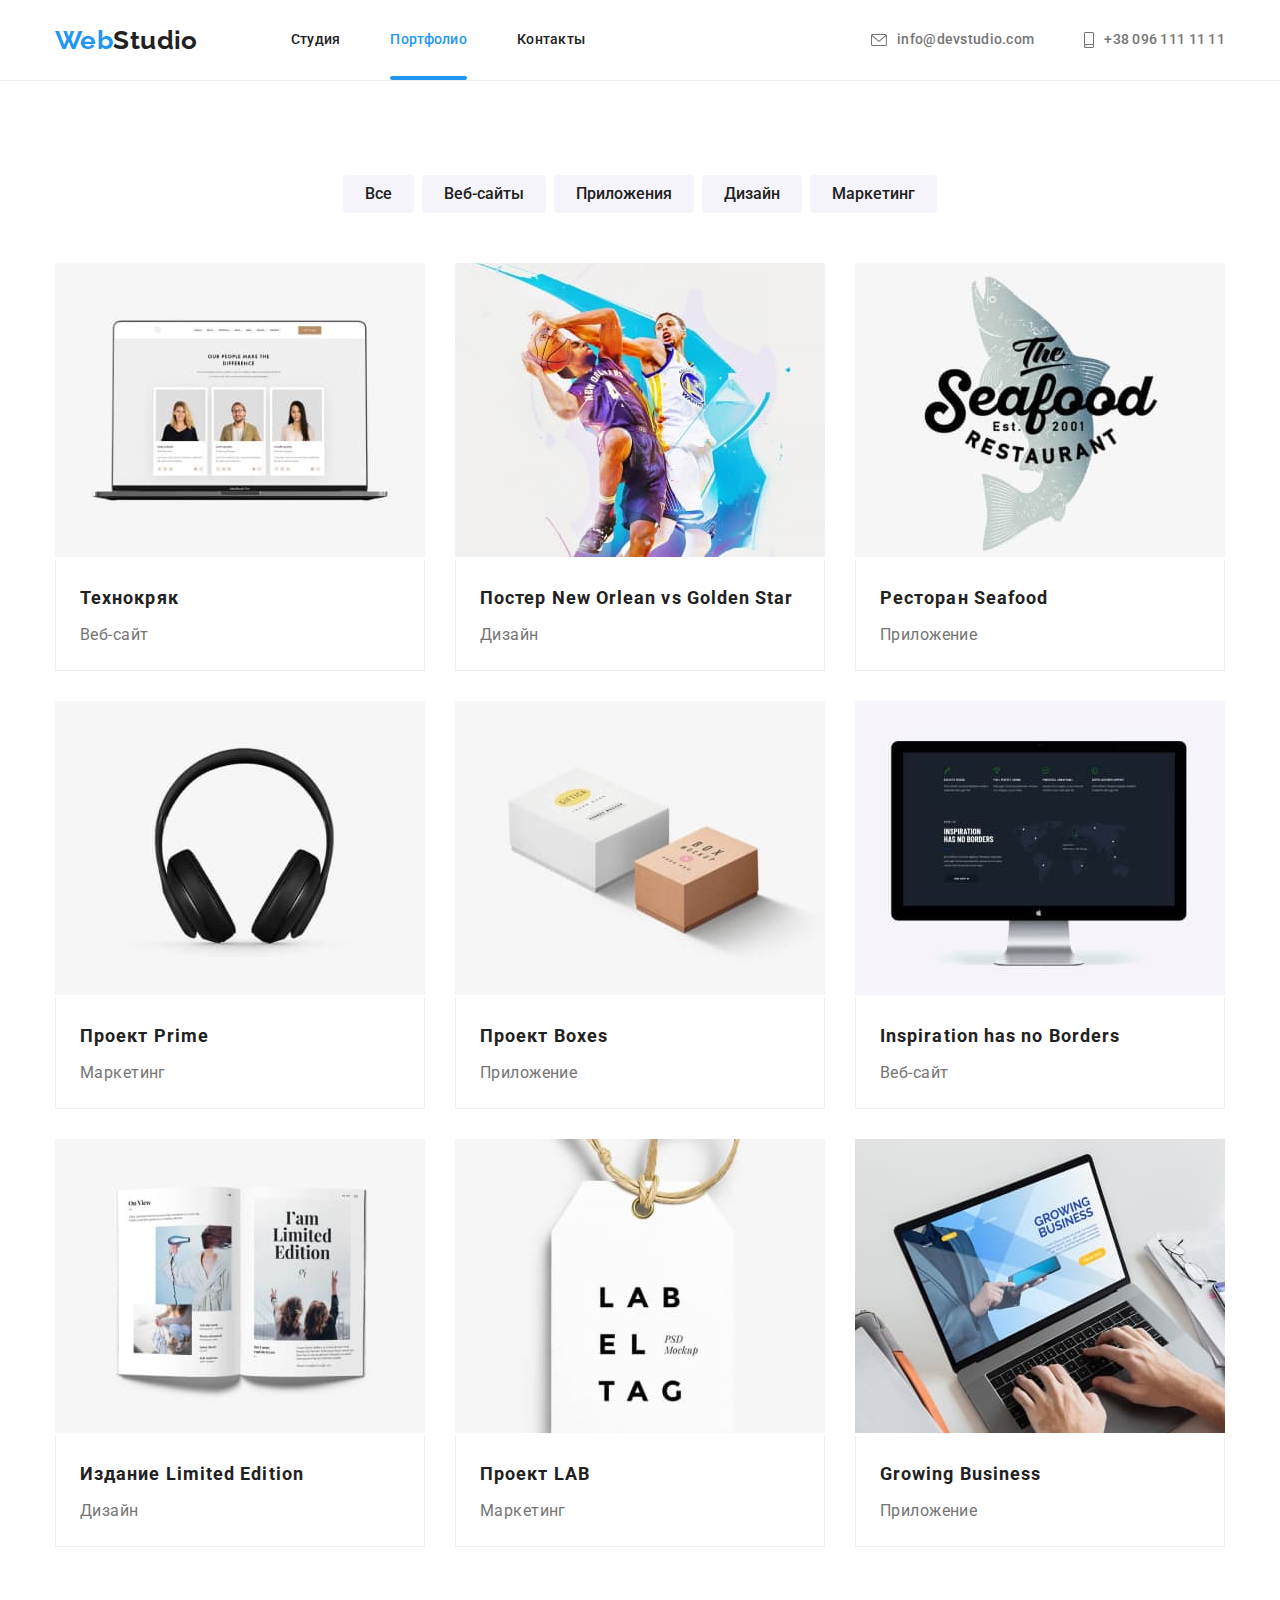
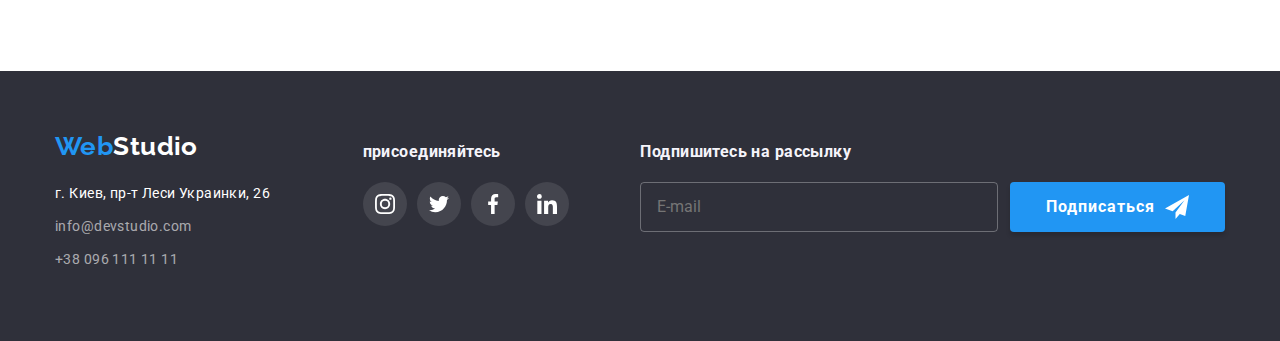
==== commit 31a0e9d5: "формы в портфолио" ====
--- a/portfolio.html
+++ b/portfolio.html
@@ -337,8 +337,8 @@
           <div class="join">
             <h3 class="advantages-title title-inverse">присоединяйтесь</h3>
             <ul class="list social-network-list">
-              <li class="social-network company-social-link">
-                <a href="#" class="social-link">
+              <li class="social-network">
+                <a href="#" class="social-link company-social-link">
                   <svg class="icon social-icon" width="20" height="20">
                     <use
                       href="./images/main/sprite-icons.svg#icon-instagram"
@@ -346,8 +346,8 @@
                   </svg>
                 </a>
               </li>
-              <li class="social-network company-social-link">
-                <a href="#" class="social-link">
+              <li class="social-network">
+                <a href="#" class="social-link company-social-link">
                   <svg class="icon social-icon" width="20" height="20">
                     <use
                       href="./images/main/sprite-icons.svg#icon-twitter"
@@ -355,8 +355,8 @@
                   </svg>
                 </a>
               </li>
-              <li class="social-network company-social-link">
-                <a href="#" class="social-link">
+              <li class="social-network">
+                <a href="#" class="social-link company-social-link">
                   <svg class="icon social-icon" width="20" height="20">
                     <use
                       href="./images/main/sprite-icons.svg#icon-facebook"
@@ -364,8 +364,8 @@
                   </svg>
                 </a>
               </li>
-              <li class="social-network company-social-link">
-                <a href="#" class="social-link">
+              <li class="social-network">
+                <a href="#" class="social-link company-social-link">
                   <svg class="icon social-icon" width="20" height="20">
                     <use
                       href="./images/main/sprite-icons.svg#icon-linkedin"
@@ -385,7 +385,7 @@
                   type="email"
                   name="subscribe-email"
                   placeholder="E-mail"
-                  class="email-form"
+                  class="email-form form-accent"
                 />
                 <button type="submit" class="button-primary subscribe-button">
                   Подписаться
--- a/css/portfolio.min.css
+++ b/css/portfolio.min.css
@@ -1,2 +1,2 @@
-*{margin:0;padding:0}.icon{fill:currentColor}body{color:#757575;background-color:#fff;font-family:Roboto,sans-serif;font-size:14px;font-weight:400;font-style:normal;letter-spacing:0.03em}.container{margin-left:auto;margin-right:auto;width:1200px;padding-left:15px;padding-right:15px}.section-padding{padding-top:94px;padding-bottom:94px}.list{list-style:none}.link{text-decoration:none}.title{margin-bottom:50px;color:#212121;font-weight:700;font-size:36px;line-height:1.67;text-align:center}.logo{display:inline-block;margin-right:93px;color:#212121;font-family:Raleway,sans-serif;font-weight:700;font-size:26px;line-height:1.19}.logo-path{color:#2196f3}.logo.logo-inverse{display:inline-block;margin-bottom:20px;color:#fff}.header-connection .connection{-webkit-transition:color 250ms cubic-bezier(0.4, 0, 0.2, 1);transition:color 250ms cubic-bezier(0.4, 0, 0.2, 1);color:#212121;font-weight:500;line-height:1.14;letter-spacing:0.02em}.header-connection .connection:hover,.header-connection .connection:focus{color:#2196f3}.current{position:relative}.current::after{display:block;position:absolute;left:0;bottom:0%;content:"";width:100%;height:4px;background-color:#2196f3;border-radius:2px}.current:hover,.current:focus{color:#2196f3}.connection{color:rgba(255,255,255,0.6);font-style:normal;line-height:1.71}.navigation{display:-webkit-box;display:-ms-flexbox;display:flex}.site-nav{display:-webkit-box;display:-ms-flexbox;display:flex;-webkit-box-align:center;-ms-flex-align:center;align-items:center}.nav-pages{display:-webkit-box;display:-ms-flexbox;display:flex}.nav-pages .item:not(:last-child){margin-right:50px}.nav-pages .link{-webkit-transition:color 250ms cubic-bezier(0.4, 0, 0.2, 1);transition:color 250ms cubic-bezier(0.4, 0, 0.2, 1);display:block;padding-top:32px;padding-bottom:32px;color:#212121;font-weight:500;line-height:1.14;letter-spacing:0.02em}.nav-pages .link:hover,.nav-pages .link:focus,.nav-pages .link.current{color:#2196f3}.header-connection{display:-webkit-box;display:-ms-flexbox;display:flex;-webkit-box-align:center;-ms-flex-align:center;align-items:center;margin-left:auto}.header-connection .item:not(:last-child){margin-right:50px}.header-connection .connection{color:#757575;display:-webkit-box;display:-ms-flexbox;display:flex;-webkit-box-align:center;-ms-flex-align:center;align-items:center}.email{margin-right:10px}.telephone{margin-right:10px}.button-primary{display:inline-block;border:4px solid transparent;-webkit-box-shadow:0px 4px 4px rgba(0,0,0,0.15);box-shadow:0px 4px 4px rgba(0,0,0,0.15);border-radius:4px;min-width:200px;padding:10px 32px;color:#fff;background-color:#2196f3;font-weight:700;font-size:16px;line-height:1.87}.form-button{margin-left:124px;margin-right:124px;letter-spacing:0.06em;-webkit-box-shadow:0px 4px 4px rgba(0,0,0,0.15);box-shadow:0px 4px 4px rgba(0,0,0,0.15);border-radius:4px;cursor:pointer}.subscribe-button{display:-webkit-box;display:-ms-flexbox;display:flex;-webkit-box-align:center;-ms-flex-align:center;align-items:center;height:50px;-webkit-box-shadow:0px 4px 4px rgba(0,0,0,0.15);box-shadow:0px 4px 4px rgba(0,0,0,0.15);border-radius:4px;letter-spacing:0.06em}.send-icon{margin-left:10px}.portfolio{border-top:1px solid #ececec}.portfolio-buttons{display:-webkit-box;display:-ms-flexbox;display:flex;-webkit-box-pack:center;-ms-flex-pack:center;justify-content:center;margin-bottom:50px}.portfolio-buttons .pf-button:not(:last-child){margin-right:8px}.filter-button{padding-top:6px;padding-bottom:6px;padding-left:22px;padding-right:22px;color:#212121;background-color:#f5f4fa;border:none;border-radius:4px;font-family:Roboto,sans-serif;font-weight:500;font-size:16px;line-height:1.62;text-align:center;-webkit-transition:color 250ms cubic-bezier(0.4, 0, 0.2, 1),background-color 250ms cubic-bezier(0.4, 0, 0.2, 1),-webkit-box-shadow 250ms cubic-bezier(0.4, 0, 0.2, 1);transition:color 250ms cubic-bezier(0.4, 0, 0.2, 1),background-color 250ms cubic-bezier(0.4, 0, 0.2, 1),-webkit-box-shadow 250ms cubic-bezier(0.4, 0, 0.2, 1);transition:color 250ms cubic-bezier(0.4, 0, 0.2, 1),background-color 250ms cubic-bezier(0.4, 0, 0.2, 1),box-shadow 250ms cubic-bezier(0.4, 0, 0.2, 1);transition:color 250ms cubic-bezier(0.4, 0, 0.2, 1),background-color 250ms cubic-bezier(0.4, 0, 0.2, 1),box-shadow 250ms cubic-bezier(0.4, 0, 0.2, 1),-webkit-box-shadow 250ms cubic-bezier(0.4, 0, 0.2, 1)}.filter-button:hover,.filter-button:focus{outline:none;color:#fff;background-color:#2196f3;-webkit-box-shadow:0px 3px 1px rgba(0,0,0,0.1),0px 1px 2px rgba(0,0,0,0.08),0px 2px 2px rgba(0,0,0,0.12);box-shadow:0px 3px 1px rgba(0,0,0,0.1),0px 1px 2px rgba(0,0,0,0.08),0px 2px 2px rgba(0,0,0,0.12)}.projects{display:-webkit-box;display:-ms-flexbox;display:flex;-ms-flex-wrap:wrap;flex-wrap:wrap}.projects .project-card{margin-right:30px}.projects .project-card:nth-child(3n){margin-right:0}.project-card{position:relative;margin-bottom:30px;-webkit-transition:-webkit-box-shadow 250ms cubic-bezier(0.4, 0, 0.2, 1);transition:-webkit-box-shadow 250ms cubic-bezier(0.4, 0, 0.2, 1);transition:box-shadow 250ms cubic-bezier(0.4, 0, 0.2, 1);transition:box-shadow 250ms cubic-bezier(0.4, 0, 0.2, 1), -webkit-box-shadow 250ms cubic-bezier(0.4, 0, 0.2, 1)}.project-card:hover,.project-card:focus{-webkit-box-shadow:0px 1px 1px rgba(0,0,0,0.12),0px 4px 4px rgba(0,0,0,0.06),1px 4px 6px rgba(0,0,0,0.16);box-shadow:0px 1px 1px rgba(0,0,0,0.12),0px 4px 4px rgba(0,0,0,0.06),1px 4px 6px rgba(0,0,0,0.16)}.project-foto{position:relative;overflow:hidden}.project-description{position:absolute;width:100%;height:100%;top:0;left:0;padding:63px 24px;font-size:18px;line-height:1.56;color:#fff}.project-overlay{position:absolute;bottom:-100%;width:100%;height:100%;background-color:rgba(33,150,243,0.9);-webkit-transform:translateY(100%);transform:translateY(100%);-webkit-transition:-webkit-transform 250ms cubic-bezier(0.4, 0, 0.2, 1);transition:-webkit-transform 250ms cubic-bezier(0.4, 0, 0.2, 1);transition:transform 250ms cubic-bezier(0.4, 0, 0.2, 1);transition:transform 250ms cubic-bezier(0.4, 0, 0.2, 1), -webkit-transform 250ms cubic-bezier(0.4, 0, 0.2, 1)}.project-card:hover .project-overlay,.project-card:focus .project-overlay{-webkit-transform:translateY(-100%);transform:translateY(-100%)}.card-content{padding-top:20px;padding-bottom:20px;padding-left:24px;padding-right:24px;font-weight:400;font-size:16px;line-height:1.87;color:#757575;border:1px solid #eee;border-top:none}.project-title{margin-bottom:4px;color:#212121;font-weight:700;font-size:18px;line-height:2;letter-spacing:0.06em}.social-network-list{display:-webkit-box;display:-ms-flexbox;display:flex;-webkit-box-pack:center;-ms-flex-pack:center;justify-content:center}.social-link-team,.company-social-link{display:block;width:44px;height:44px;-webkit-transition:color 250ms cubic-bezier(0.4, 0, 0.2, 1),background-color 250ms cubic-bezier(0.4, 0, 0.2, 1);transition:color 250ms cubic-bezier(0.4, 0, 0.2, 1),background-color 250ms cubic-bezier(0.4, 0, 0.2, 1);border-radius:50%;padding:12px}.social-link-team{color:#afb1b8;background-color:#fff}.social-link-team:hover,.social-link-team:focus{background-color:#2196f3;color:#fff}.social-network-list .social-network:not(:last-child){margin-right:10px}.company-social-link{background-color:rgba(255,255,255,0.1);-webkit-transition:background-color 250ms cubic-bezier(0.4, 0, 0.2, 1);transition:background-color 250ms cubic-bezier(0.4, 0, 0.2, 1)}.company-social-link:hover,.company-social-link:focus{background-color:#2196f3}.company-social-link .social-icon{fill:#fff}.footer{background-color:#2f303a}.footer .container{padding-top:60px;padding-bottom:60px}.footer-links{display:-webkit-box;display:-ms-flexbox;display:flex;-webkit-box-pack:justify;-ms-flex-pack:justify;justify-content:space-between}.address{margin-bottom:9px;color:#fff;font-style:normal;line-height:1.71}.footer-connection{margin-bottom:9px}.join,.subscribe{margin-top:12px}.title-inverse{margin-bottom:20px;color:#f5f4fa}
+*{margin:0;padding:0}.icon{fill:currentColor}body{color:#757575;background-color:#fff;font-family:Roboto,sans-serif;font-size:14px;font-weight:400;font-style:normal;letter-spacing:0.03em}.container{margin-left:auto;margin-right:auto;width:1200px;padding-left:15px;padding-right:15px}.section-padding{padding-top:94px;padding-bottom:94px}.list{list-style:none}.link{text-decoration:none}.title{margin-bottom:50px;color:#212121;font-weight:700;font-size:36px;line-height:1.67;text-align:center}.logo{display:inline-block;margin-right:93px;color:#212121;font-family:Raleway,sans-serif;font-weight:700;font-size:26px;line-height:1.19}.logo-path{color:#2196f3}.logo.logo-inverse{display:inline-block;margin-bottom:20px;color:#fff}.header-connection .connection{-webkit-transition:color 250ms cubic-bezier(0.4, 0, 0.2, 1);transition:color 250ms cubic-bezier(0.4, 0, 0.2, 1);color:#212121;font-weight:500;line-height:1.14;letter-spacing:0.02em}.header-connection .connection:hover,.header-connection .connection:focus{color:#2196f3}.current{position:relative}.current::after{display:block;position:absolute;left:0;bottom:0%;content:"";width:100%;height:4px;background-color:#2196f3;border-radius:2px}.current:hover,.current:focus{color:#2196f3}.connection{color:rgba(255,255,255,0.6);font-style:normal;line-height:1.71}.navigation{display:-webkit-box;display:-ms-flexbox;display:flex}.site-nav{display:-webkit-box;display:-ms-flexbox;display:flex;-webkit-box-align:center;-ms-flex-align:center;align-items:center}.nav-pages{display:-webkit-box;display:-ms-flexbox;display:flex}.nav-pages .item:not(:last-child){margin-right:50px}.nav-pages .link{-webkit-transition:color 250ms cubic-bezier(0.4, 0, 0.2, 1);transition:color 250ms cubic-bezier(0.4, 0, 0.2, 1);display:block;padding-top:32px;padding-bottom:32px;color:#212121;font-weight:500;line-height:1.14;letter-spacing:0.02em}.nav-pages .link:hover,.nav-pages .link:focus,.nav-pages .link.current{color:#2196f3}.header-connection{display:-webkit-box;display:-ms-flexbox;display:flex;-webkit-box-align:center;-ms-flex-align:center;align-items:center;margin-left:auto}.header-connection .item:not(:last-child){margin-right:50px}.header-connection .connection{color:#757575;display:-webkit-box;display:-ms-flexbox;display:flex;-webkit-box-align:center;-ms-flex-align:center;align-items:center}.email{margin-right:10px}.telephone{margin-right:10px}.button-primary{display:inline-block;border:4px solid transparent;-webkit-box-shadow:0px 4px 4px rgba(0,0,0,0.15);box-shadow:0px 4px 4px rgba(0,0,0,0.15);border-radius:4px;min-width:200px;padding:10px 32px;color:#fff;background-color:#2196f3;font-weight:700;font-size:16px;line-height:1.87}.form-button{margin-left:124px;margin-right:124px;letter-spacing:0.06em;-webkit-box-shadow:0px 4px 4px rgba(0,0,0,0.15);box-shadow:0px 4px 4px rgba(0,0,0,0.15);border-radius:4px;cursor:pointer}.subscribe-button{display:-webkit-box;display:-ms-flexbox;display:flex;-webkit-box-align:center;-ms-flex-align:center;align-items:center;height:50px;-webkit-box-shadow:0px 4px 4px rgba(0,0,0,0.15);box-shadow:0px 4px 4px rgba(0,0,0,0.15);border-radius:4px;letter-spacing:0.06em}.send-icon{margin-left:10px}.portfolio{border-top:1px solid #ececec}.portfolio-buttons{display:-webkit-box;display:-ms-flexbox;display:flex;-webkit-box-pack:center;-ms-flex-pack:center;justify-content:center;margin-bottom:50px}.portfolio-buttons .pf-button:not(:last-child){margin-right:8px}.filter-button{padding-top:6px;padding-bottom:6px;padding-left:22px;padding-right:22px;color:#212121;background-color:#f5f4fa;border:none;border-radius:4px;font-family:Roboto,sans-serif;font-weight:500;font-size:16px;line-height:1.62;text-align:center;-webkit-transition:color 250ms cubic-bezier(0.4, 0, 0.2, 1),background-color 250ms cubic-bezier(0.4, 0, 0.2, 1),-webkit-box-shadow 250ms cubic-bezier(0.4, 0, 0.2, 1);transition:color 250ms cubic-bezier(0.4, 0, 0.2, 1),background-color 250ms cubic-bezier(0.4, 0, 0.2, 1),-webkit-box-shadow 250ms cubic-bezier(0.4, 0, 0.2, 1);transition:color 250ms cubic-bezier(0.4, 0, 0.2, 1),background-color 250ms cubic-bezier(0.4, 0, 0.2, 1),box-shadow 250ms cubic-bezier(0.4, 0, 0.2, 1);transition:color 250ms cubic-bezier(0.4, 0, 0.2, 1),background-color 250ms cubic-bezier(0.4, 0, 0.2, 1),box-shadow 250ms cubic-bezier(0.4, 0, 0.2, 1),-webkit-box-shadow 250ms cubic-bezier(0.4, 0, 0.2, 1)}.filter-button:hover,.filter-button:focus{outline:none;color:#fff;background-color:#2196f3;-webkit-box-shadow:0px 3px 1px rgba(0,0,0,0.1),0px 1px 2px rgba(0,0,0,0.08),0px 2px 2px rgba(0,0,0,0.12);box-shadow:0px 3px 1px rgba(0,0,0,0.1),0px 1px 2px rgba(0,0,0,0.08),0px 2px 2px rgba(0,0,0,0.12)}.projects{display:-webkit-box;display:-ms-flexbox;display:flex;-ms-flex-wrap:wrap;flex-wrap:wrap}.projects .project-card{margin-right:30px}.projects .project-card:nth-child(3n){margin-right:0}.project-card{position:relative;margin-bottom:30px;-webkit-transition:-webkit-box-shadow 250ms cubic-bezier(0.4, 0, 0.2, 1);transition:-webkit-box-shadow 250ms cubic-bezier(0.4, 0, 0.2, 1);transition:box-shadow 250ms cubic-bezier(0.4, 0, 0.2, 1);transition:box-shadow 250ms cubic-bezier(0.4, 0, 0.2, 1), -webkit-box-shadow 250ms cubic-bezier(0.4, 0, 0.2, 1)}.project-card:hover,.project-card:focus{-webkit-box-shadow:0px 1px 1px rgba(0,0,0,0.12),0px 4px 4px rgba(0,0,0,0.06),1px 4px 6px rgba(0,0,0,0.16);box-shadow:0px 1px 1px rgba(0,0,0,0.12),0px 4px 4px rgba(0,0,0,0.06),1px 4px 6px rgba(0,0,0,0.16)}.project-foto{position:relative;overflow:hidden}.project-description{position:absolute;width:100%;height:100%;top:0;left:0;padding:63px 24px;font-size:18px;line-height:1.56;color:#fff}.project-overlay{position:absolute;bottom:-100%;width:100%;height:100%;background-color:rgba(33,150,243,0.9);-webkit-transform:translateY(100%);transform:translateY(100%);-webkit-transition:-webkit-transform 250ms cubic-bezier(0.4, 0, 0.2, 1);transition:-webkit-transform 250ms cubic-bezier(0.4, 0, 0.2, 1);transition:transform 250ms cubic-bezier(0.4, 0, 0.2, 1);transition:transform 250ms cubic-bezier(0.4, 0, 0.2, 1), -webkit-transform 250ms cubic-bezier(0.4, 0, 0.2, 1)}.project-card:hover .project-overlay,.project-card:focus .project-overlay{-webkit-transform:translateY(-100%);transform:translateY(-100%)}.card-content{padding-top:20px;padding-bottom:20px;padding-left:24px;padding-right:24px;font-weight:400;font-size:16px;line-height:1.87;color:#757575;border:1px solid #eee;border-top:none}.project-title{margin-bottom:4px;color:#212121;font-weight:700;font-size:18px;line-height:2;letter-spacing:0.06em}.form{width:528px;padding:40px}.form-item{display:-webkit-box;display:-ms-flexbox;display:flex;-webkit-box-orient:vertical;-webkit-box-direction:normal;-ms-flex-direction:column;flex-direction:column;position:relative}.form-item:not(.form-comment){margin-bottom:10px}.form-title{margin-bottom:12px;font-weight:700;font-size:20px;line-height:1.15;text-align:center;color:#212121}.form-field{padding-left:42px;height:40px;border:1px solid rgba(33,33,33,0.2);border-radius:4px;color:#212121;-webkit-transition:border 250ms cubic-bezier(0.4, 0, 0.2, 1);transition:border 250ms cubic-bezier(0.4, 0, 0.2, 1)}.form-subtitle{margin-bottom:4px;color:#757575}.form-item.form-comment{margin-bottom:20px}.form-label{display:-webkit-box;display:-ms-flexbox;display:flex;-webkit-box-orient:vertical;-webkit-box-direction:normal;-ms-flex-direction:column;flex-direction:column;font-size:12px;line-height:1.16;letter-spacing:0.01em}.form-icon{position:absolute;top:50%;left:12px;width:18px;height:18px;margin-right:12px;fill:#212121;-webkit-transition:fill 250ms cubic-bezier(0.4, 0, 0.2, 1);transition:fill 250ms cubic-bezier(0.4, 0, 0.2, 1)}.form-field:focus+.form-icon{fill:#2196f3;cursor:pointer}.comment-field{resize:none;min-height:120px;padding:12px 16px;border:1px solid rgba(33,33,33,0.2);border-radius:4px;-webkit-transition:border 250ms cubic-bezier(0.4, 0, 0.2, 1);transition:border 250ms cubic-bezier(0.4, 0, 0.2, 1)}.comment-field::-webkit-input-placeholder{font-size:12px;line-height:1.16;letter-spacing:0.01em;color:rgba(117,117,117,0.5)}.comment-field:-ms-input-placeholder{font-size:12px;line-height:1.16;letter-spacing:0.01em;color:rgba(117,117,117,0.5)}.comment-field::-ms-input-placeholder{font-size:12px;line-height:1.16;letter-spacing:0.01em;color:rgba(117,117,117,0.5)}.comment-field::placeholder{font-size:12px;line-height:1.16;letter-spacing:0.01em;color:rgba(117,117,117,0.5)}.form-agreement{margin-bottom:30px}.agreement{display:-webkit-box;display:-ms-flexbox;display:flex;-webkit-box-align:center;-ms-flex-align:center;align-items:center;line-height:1.71}.agreement-link{display:inline-block;color:#2196f3}.agree-checkbox{-webkit-appearance:none;-moz-appearance:none;appearance:none;position:absolute}.checkbox-icon{display:block;width:16px;height:15px;margin-left:12px;margin-right:7px;border:2px solid #212121;border-radius:2px;-webkit-transition:border-color 250ms cubic-bezier(0.4, 0, 0.2, 1),background-color 250ms cubic-bezier(0.4, 0, 0.2, 1);transition:border-color 250ms cubic-bezier(0.4, 0, 0.2, 1),background-color 250ms cubic-bezier(0.4, 0, 0.2, 1)}.agree-checkbox:focus+.checkbox-icon{border-color:#2196f3}.agree-checkbox:checked+.checkbox-icon{background-image:url(../images/main/icon-check.svg);background-repeat:no-repeat;background-size:contain;background-position:center;background-origin:border-box;background-color:#2196f3;border-color:#2196f3}.subscribe-form{display:-webkit-box;display:-ms-flexbox;display:flex}.email-form{width:358px;height:50px;padding-top:15px;padding-bottom:15px;padding-left:16px;margin-right:12px;font-size:16px;line-height:1.25;color:rgba(255,255,255,0.6);background-color:transparent;border:1px solid rgba(255,255,255,0.3);border-radius:4px}.form-accent:focus{outline:none;border:1px solid #2196f3;cursor:pointer}.social-network-list{display:-webkit-box;display:-ms-flexbox;display:flex;-webkit-box-pack:center;-ms-flex-pack:center;justify-content:center}.social-link-team,.company-social-link{display:block;width:44px;height:44px;-webkit-transition:color 250ms cubic-bezier(0.4, 0, 0.2, 1),background-color 250ms cubic-bezier(0.4, 0, 0.2, 1);transition:color 250ms cubic-bezier(0.4, 0, 0.2, 1),background-color 250ms cubic-bezier(0.4, 0, 0.2, 1);border-radius:50%;padding:12px}.social-link-team{color:#afb1b8;background-color:#fff}.social-link-team:hover,.social-link-team:focus{background-color:#2196f3;color:#fff}.social-network-list .social-network:not(:last-child){margin-right:10px}.company-social-link{background-color:rgba(255,255,255,0.1);-webkit-transition:background-color 250ms cubic-bezier(0.4, 0, 0.2, 1);transition:background-color 250ms cubic-bezier(0.4, 0, 0.2, 1)}.company-social-link:hover,.company-social-link:focus{background-color:#2196f3}.company-social-link .social-icon{fill:#fff}.footer{background-color:#2f303a}.footer .container{padding-top:60px;padding-bottom:60px}.footer-links{display:-webkit-box;display:-ms-flexbox;display:flex;-webkit-box-pack:justify;-ms-flex-pack:justify;justify-content:space-between}.address{margin-bottom:9px;color:#fff;font-style:normal;line-height:1.71}.footer-connection{margin-bottom:9px}.join,.subscribe{margin-top:12px}.title-inverse{margin-bottom:20px;color:#f5f4fa}
 /*# sourceMappingURL=portfolio.min.css.map */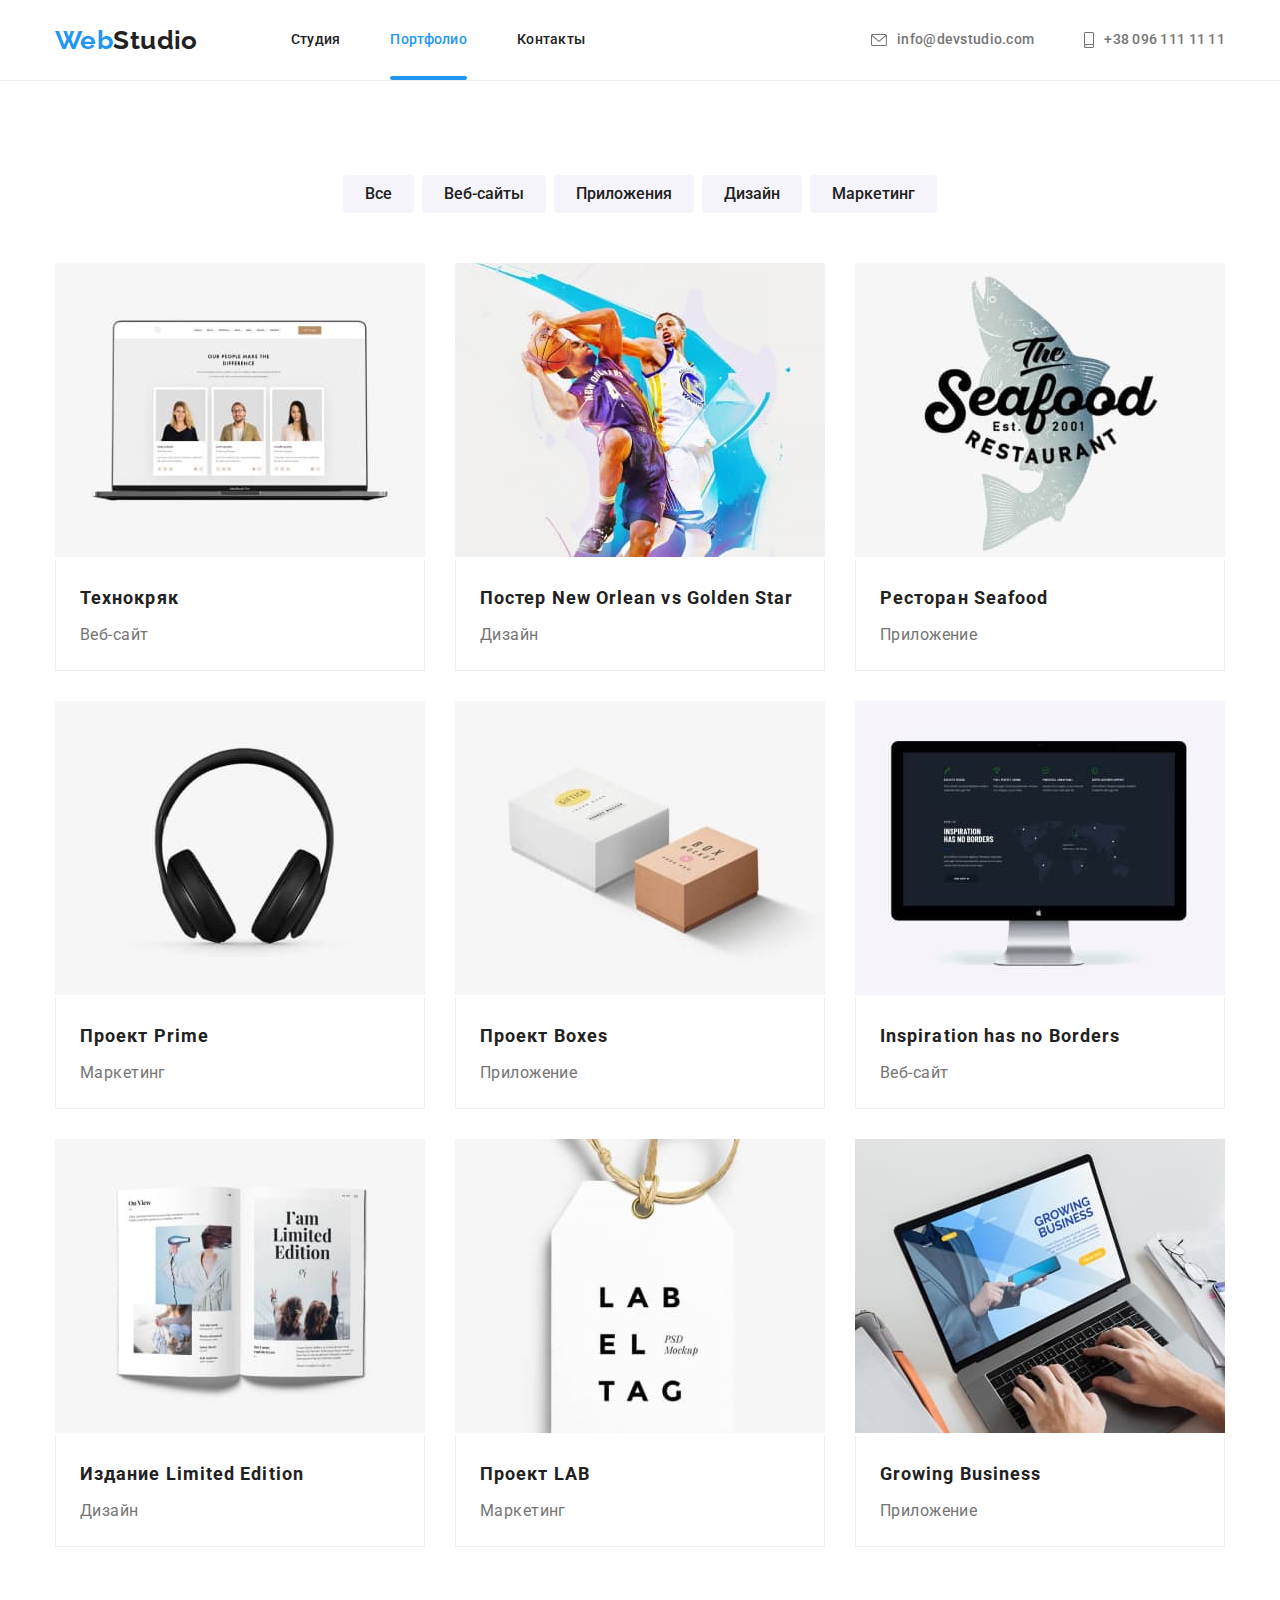
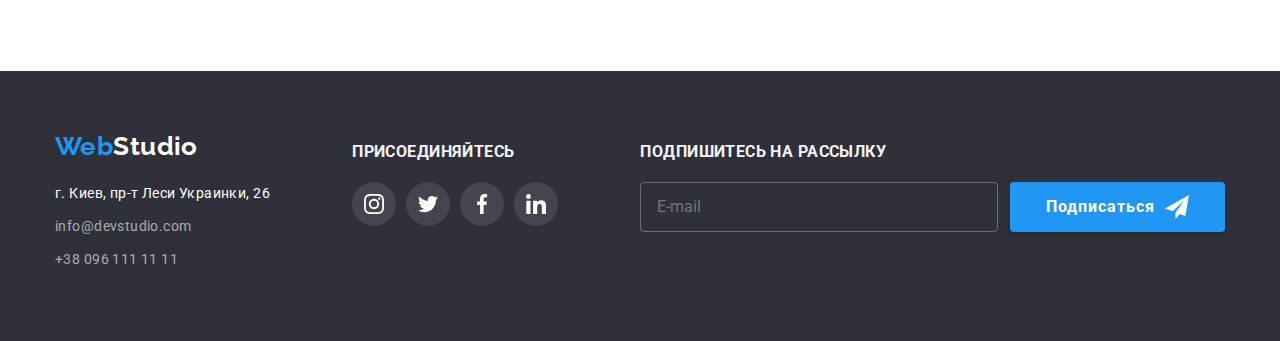
==== commit 8dffb8a3: "sass 2 версия" ====
--- a/portfolio.html
+++ b/portfolio.html
@@ -338,7 +338,11 @@
             <h3 class="advantages-title title-inverse">присоединяйтесь</h3>
             <ul class="list social-network-list">
               <li class="social-network">
-                <a href="#" class="social-link company-social-link">
+                <a
+                  href="#"
+                  class="social-link company-social-link"
+                  aria-label="иконка Инстаграм"
+                >
                   <svg class="icon social-icon" width="20" height="20">
                     <use
                       href="./images/main/sprite-icons.svg#icon-instagram"
@@ -347,7 +351,11 @@
                 </a>
               </li>
               <li class="social-network">
-                <a href="#" class="social-link company-social-link">
+                <a
+                  href="#"
+                  class="social-link company-social-link"
+                  aria-label="иконка Твиттер"
+                >
                   <svg class="icon social-icon" width="20" height="20">
                     <use
                       href="./images/main/sprite-icons.svg#icon-twitter"
@@ -356,7 +364,11 @@
                 </a>
               </li>
               <li class="social-network">
-                <a href="#" class="social-link company-social-link">
+                <a
+                  href="#"
+                  class="social-link company-social-link"
+                  aria-label="иконка Фейсбук"
+                >
                   <svg class="icon social-icon" width="20" height="20">
                     <use
                       href="./images/main/sprite-icons.svg#icon-facebook"
@@ -365,7 +377,11 @@
                 </a>
               </li>
               <li class="social-network">
-                <a href="#" class="social-link company-social-link">
+                <a
+                  href="#"
+                  class="social-link company-social-link"
+                  aria-label="иконка ЛинкедИн"
+                >
                   <svg class="icon social-icon" width="20" height="20">
                     <use
                       href="./images/main/sprite-icons.svg#icon-linkedin"
@@ -387,7 +403,7 @@
                   placeholder="E-mail"
                   class="email-form form-accent"
                 />
-                <button type="submit" class="button-primary subscribe-button">
+                <button type="submit" class="button-primary">
                   Подписаться
                   <svg class="icon send-icon" width="24" height="24">
                     <use href="./images/main/sprite-icons.svg#icon-send"></use>
--- a/css/portfolio.min.css
+++ b/css/portfolio.min.css
@@ -1,2 +1,2 @@
-*{margin:0;padding:0}.icon{fill:currentColor}body{color:#757575;background-color:#fff;font-family:Roboto,sans-serif;font-size:14px;font-weight:400;font-style:normal;letter-spacing:0.03em}.container{margin-left:auto;margin-right:auto;width:1200px;padding-left:15px;padding-right:15px}.section-padding{padding-top:94px;padding-bottom:94px}.list{list-style:none}.link{text-decoration:none}.title{margin-bottom:50px;color:#212121;font-weight:700;font-size:36px;line-height:1.67;text-align:center}.logo{display:inline-block;margin-right:93px;color:#212121;font-family:Raleway,sans-serif;font-weight:700;font-size:26px;line-height:1.19}.logo-path{color:#2196f3}.logo.logo-inverse{display:inline-block;margin-bottom:20px;color:#fff}.header-connection .connection{-webkit-transition:color 250ms cubic-bezier(0.4, 0, 0.2, 1);transition:color 250ms cubic-bezier(0.4, 0, 0.2, 1);color:#212121;font-weight:500;line-height:1.14;letter-spacing:0.02em}.header-connection .connection:hover,.header-connection .connection:focus{color:#2196f3}.current{position:relative}.current::after{display:block;position:absolute;left:0;bottom:0%;content:"";width:100%;height:4px;background-color:#2196f3;border-radius:2px}.current:hover,.current:focus{color:#2196f3}.connection{color:rgba(255,255,255,0.6);font-style:normal;line-height:1.71}.navigation{display:-webkit-box;display:-ms-flexbox;display:flex}.site-nav{display:-webkit-box;display:-ms-flexbox;display:flex;-webkit-box-align:center;-ms-flex-align:center;align-items:center}.nav-pages{display:-webkit-box;display:-ms-flexbox;display:flex}.nav-pages .item:not(:last-child){margin-right:50px}.nav-pages .link{-webkit-transition:color 250ms cubic-bezier(0.4, 0, 0.2, 1);transition:color 250ms cubic-bezier(0.4, 0, 0.2, 1);display:block;padding-top:32px;padding-bottom:32px;color:#212121;font-weight:500;line-height:1.14;letter-spacing:0.02em}.nav-pages .link:hover,.nav-pages .link:focus,.nav-pages .link.current{color:#2196f3}.header-connection{display:-webkit-box;display:-ms-flexbox;display:flex;-webkit-box-align:center;-ms-flex-align:center;align-items:center;margin-left:auto}.header-connection .item:not(:last-child){margin-right:50px}.header-connection .connection{color:#757575;display:-webkit-box;display:-ms-flexbox;display:flex;-webkit-box-align:center;-ms-flex-align:center;align-items:center}.email{margin-right:10px}.telephone{margin-right:10px}.button-primary{display:inline-block;border:4px solid transparent;-webkit-box-shadow:0px 4px 4px rgba(0,0,0,0.15);box-shadow:0px 4px 4px rgba(0,0,0,0.15);border-radius:4px;min-width:200px;padding:10px 32px;color:#fff;background-color:#2196f3;font-weight:700;font-size:16px;line-height:1.87}.form-button{margin-left:124px;margin-right:124px;letter-spacing:0.06em;-webkit-box-shadow:0px 4px 4px rgba(0,0,0,0.15);box-shadow:0px 4px 4px rgba(0,0,0,0.15);border-radius:4px;cursor:pointer}.subscribe-button{display:-webkit-box;display:-ms-flexbox;display:flex;-webkit-box-align:center;-ms-flex-align:center;align-items:center;height:50px;-webkit-box-shadow:0px 4px 4px rgba(0,0,0,0.15);box-shadow:0px 4px 4px rgba(0,0,0,0.15);border-radius:4px;letter-spacing:0.06em}.send-icon{margin-left:10px}.portfolio{border-top:1px solid #ececec}.portfolio-buttons{display:-webkit-box;display:-ms-flexbox;display:flex;-webkit-box-pack:center;-ms-flex-pack:center;justify-content:center;margin-bottom:50px}.portfolio-buttons .pf-button:not(:last-child){margin-right:8px}.filter-button{padding-top:6px;padding-bottom:6px;padding-left:22px;padding-right:22px;color:#212121;background-color:#f5f4fa;border:none;border-radius:4px;font-family:Roboto,sans-serif;font-weight:500;font-size:16px;line-height:1.62;text-align:center;-webkit-transition:color 250ms cubic-bezier(0.4, 0, 0.2, 1),background-color 250ms cubic-bezier(0.4, 0, 0.2, 1),-webkit-box-shadow 250ms cubic-bezier(0.4, 0, 0.2, 1);transition:color 250ms cubic-bezier(0.4, 0, 0.2, 1),background-color 250ms cubic-bezier(0.4, 0, 0.2, 1),-webkit-box-shadow 250ms cubic-bezier(0.4, 0, 0.2, 1);transition:color 250ms cubic-bezier(0.4, 0, 0.2, 1),background-color 250ms cubic-bezier(0.4, 0, 0.2, 1),box-shadow 250ms cubic-bezier(0.4, 0, 0.2, 1);transition:color 250ms cubic-bezier(0.4, 0, 0.2, 1),background-color 250ms cubic-bezier(0.4, 0, 0.2, 1),box-shadow 250ms cubic-bezier(0.4, 0, 0.2, 1),-webkit-box-shadow 250ms cubic-bezier(0.4, 0, 0.2, 1)}.filter-button:hover,.filter-button:focus{outline:none;color:#fff;background-color:#2196f3;-webkit-box-shadow:0px 3px 1px rgba(0,0,0,0.1),0px 1px 2px rgba(0,0,0,0.08),0px 2px 2px rgba(0,0,0,0.12);box-shadow:0px 3px 1px rgba(0,0,0,0.1),0px 1px 2px rgba(0,0,0,0.08),0px 2px 2px rgba(0,0,0,0.12)}.projects{display:-webkit-box;display:-ms-flexbox;display:flex;-ms-flex-wrap:wrap;flex-wrap:wrap}.projects .project-card{margin-right:30px}.projects .project-card:nth-child(3n){margin-right:0}.project-card{position:relative;margin-bottom:30px;-webkit-transition:-webkit-box-shadow 250ms cubic-bezier(0.4, 0, 0.2, 1);transition:-webkit-box-shadow 250ms cubic-bezier(0.4, 0, 0.2, 1);transition:box-shadow 250ms cubic-bezier(0.4, 0, 0.2, 1);transition:box-shadow 250ms cubic-bezier(0.4, 0, 0.2, 1), -webkit-box-shadow 250ms cubic-bezier(0.4, 0, 0.2, 1)}.project-card:hover,.project-card:focus{-webkit-box-shadow:0px 1px 1px rgba(0,0,0,0.12),0px 4px 4px rgba(0,0,0,0.06),1px 4px 6px rgba(0,0,0,0.16);box-shadow:0px 1px 1px rgba(0,0,0,0.12),0px 4px 4px rgba(0,0,0,0.06),1px 4px 6px rgba(0,0,0,0.16)}.project-foto{position:relative;overflow:hidden}.project-description{position:absolute;width:100%;height:100%;top:0;left:0;padding:63px 24px;font-size:18px;line-height:1.56;color:#fff}.project-overlay{position:absolute;bottom:-100%;width:100%;height:100%;background-color:rgba(33,150,243,0.9);-webkit-transform:translateY(100%);transform:translateY(100%);-webkit-transition:-webkit-transform 250ms cubic-bezier(0.4, 0, 0.2, 1);transition:-webkit-transform 250ms cubic-bezier(0.4, 0, 0.2, 1);transition:transform 250ms cubic-bezier(0.4, 0, 0.2, 1);transition:transform 250ms cubic-bezier(0.4, 0, 0.2, 1), -webkit-transform 250ms cubic-bezier(0.4, 0, 0.2, 1)}.project-card:hover .project-overlay,.project-card:focus .project-overlay{-webkit-transform:translateY(-100%);transform:translateY(-100%)}.card-content{padding-top:20px;padding-bottom:20px;padding-left:24px;padding-right:24px;font-weight:400;font-size:16px;line-height:1.87;color:#757575;border:1px solid #eee;border-top:none}.project-title{margin-bottom:4px;color:#212121;font-weight:700;font-size:18px;line-height:2;letter-spacing:0.06em}.form{width:528px;padding:40px}.form-item{display:-webkit-box;display:-ms-flexbox;display:flex;-webkit-box-orient:vertical;-webkit-box-direction:normal;-ms-flex-direction:column;flex-direction:column;position:relative}.form-item:not(.form-comment){margin-bottom:10px}.form-title{margin-bottom:12px;font-weight:700;font-size:20px;line-height:1.15;text-align:center;color:#212121}.form-field{padding-left:42px;height:40px;border:1px solid rgba(33,33,33,0.2);border-radius:4px;color:#212121;-webkit-transition:border 250ms cubic-bezier(0.4, 0, 0.2, 1);transition:border 250ms cubic-bezier(0.4, 0, 0.2, 1)}.form-subtitle{margin-bottom:4px;color:#757575}.form-item.form-comment{margin-bottom:20px}.form-label{display:-webkit-box;display:-ms-flexbox;display:flex;-webkit-box-orient:vertical;-webkit-box-direction:normal;-ms-flex-direction:column;flex-direction:column;font-size:12px;line-height:1.16;letter-spacing:0.01em}.form-icon{position:absolute;top:50%;left:12px;width:18px;height:18px;margin-right:12px;fill:#212121;-webkit-transition:fill 250ms cubic-bezier(0.4, 0, 0.2, 1);transition:fill 250ms cubic-bezier(0.4, 0, 0.2, 1)}.form-field:focus+.form-icon{fill:#2196f3;cursor:pointer}.comment-field{resize:none;min-height:120px;padding:12px 16px;border:1px solid rgba(33,33,33,0.2);border-radius:4px;-webkit-transition:border 250ms cubic-bezier(0.4, 0, 0.2, 1);transition:border 250ms cubic-bezier(0.4, 0, 0.2, 1)}.comment-field::-webkit-input-placeholder{font-size:12px;line-height:1.16;letter-spacing:0.01em;color:rgba(117,117,117,0.5)}.comment-field:-ms-input-placeholder{font-size:12px;line-height:1.16;letter-spacing:0.01em;color:rgba(117,117,117,0.5)}.comment-field::-ms-input-placeholder{font-size:12px;line-height:1.16;letter-spacing:0.01em;color:rgba(117,117,117,0.5)}.comment-field::placeholder{font-size:12px;line-height:1.16;letter-spacing:0.01em;color:rgba(117,117,117,0.5)}.form-agreement{margin-bottom:30px}.agreement{display:-webkit-box;display:-ms-flexbox;display:flex;-webkit-box-align:center;-ms-flex-align:center;align-items:center;line-height:1.71}.agreement-link{display:inline-block;color:#2196f3}.agree-checkbox{-webkit-appearance:none;-moz-appearance:none;appearance:none;position:absolute}.checkbox-icon{display:block;width:16px;height:15px;margin-left:12px;margin-right:7px;border:2px solid #212121;border-radius:2px;-webkit-transition:border-color 250ms cubic-bezier(0.4, 0, 0.2, 1),background-color 250ms cubic-bezier(0.4, 0, 0.2, 1);transition:border-color 250ms cubic-bezier(0.4, 0, 0.2, 1),background-color 250ms cubic-bezier(0.4, 0, 0.2, 1)}.agree-checkbox:focus+.checkbox-icon{border-color:#2196f3}.agree-checkbox:checked+.checkbox-icon{background-image:url(../images/main/icon-check.svg);background-repeat:no-repeat;background-size:contain;background-position:center;background-origin:border-box;background-color:#2196f3;border-color:#2196f3}.subscribe-form{display:-webkit-box;display:-ms-flexbox;display:flex}.email-form{width:358px;height:50px;padding-top:15px;padding-bottom:15px;padding-left:16px;margin-right:12px;font-size:16px;line-height:1.25;color:rgba(255,255,255,0.6);background-color:transparent;border:1px solid rgba(255,255,255,0.3);border-radius:4px}.form-accent:focus{outline:none;border:1px solid #2196f3;cursor:pointer}.social-network-list{display:-webkit-box;display:-ms-flexbox;display:flex;-webkit-box-pack:center;-ms-flex-pack:center;justify-content:center}.social-link-team,.company-social-link{display:block;width:44px;height:44px;-webkit-transition:color 250ms cubic-bezier(0.4, 0, 0.2, 1),background-color 250ms cubic-bezier(0.4, 0, 0.2, 1);transition:color 250ms cubic-bezier(0.4, 0, 0.2, 1),background-color 250ms cubic-bezier(0.4, 0, 0.2, 1);border-radius:50%;padding:12px}.social-link-team{color:#afb1b8;background-color:#fff}.social-link-team:hover,.social-link-team:focus{background-color:#2196f3;color:#fff}.social-network-list .social-network:not(:last-child){margin-right:10px}.company-social-link{background-color:rgba(255,255,255,0.1);-webkit-transition:background-color 250ms cubic-bezier(0.4, 0, 0.2, 1);transition:background-color 250ms cubic-bezier(0.4, 0, 0.2, 1)}.company-social-link:hover,.company-social-link:focus{background-color:#2196f3}.company-social-link .social-icon{fill:#fff}.footer{background-color:#2f303a}.footer .container{padding-top:60px;padding-bottom:60px}.footer-links{display:-webkit-box;display:-ms-flexbox;display:flex;-webkit-box-pack:justify;-ms-flex-pack:justify;justify-content:space-between}.address{margin-bottom:9px;color:#fff;font-style:normal;line-height:1.71}.footer-connection{margin-bottom:9px}.join,.subscribe{margin-top:12px}.title-inverse{margin-bottom:20px;color:#f5f4fa}
+*{margin:0;padding:0}body{color:#757575;background-color:#fff;font-family:Roboto,sans-serif;font-size:14px;font-weight:400;font-style:normal;letter-spacing:0.03em}.container{margin-left:auto;margin-right:auto;width:1200px;padding-left:15px;padding-right:15px}.section-padding{padding-top:94px;padding-bottom:94px}.list{list-style:none}.link{text-decoration:none}.title{color:#212121;font-weight:700;font-size:36px;line-height:1.67;text-align:center}.advantages-title{color:#212121;font-weight:700;line-height:1.14;text-transform:uppercase}.form-title{font-weight:700;font-size:20px;line-height:1.15;text-align:center;color:#212121}.form-subtitle{color:#757575}.project-title{color:#212121;font-weight:700;font-size:18px;line-height:2;letter-spacing:0.06em}.title-inverse{color:#f5f4fa}.icon{fill:currentColor}.logo{display:inline-block;color:#212121;font-family:Raleway,sans-serif;font-weight:700;font-size:26px;line-height:1.19}.logo-path{color:#2196f3}.logo.logo-inverse{color:#fff}.nav-pages .link{-webkit-transition:color 250ms cubic-bezier(0.4, 0, 0.2, 1);transition:color 250ms cubic-bezier(0.4, 0, 0.2, 1);display:block;padding-top:32px;padding-bottom:32px;color:#212121;font-weight:500;line-height:1.14;letter-spacing:0.02em}.nav-pages .link:hover,.nav-pages .link:focus,.nav-pages .link.current{color:#2196f3}.connection{color:#757575;display:-webkit-box;display:-ms-flexbox;display:flex;-webkit-box-align:center;-ms-flex-align:center;align-items:center;font-weight:500;line-height:1.14;letter-spacing:0.02em;-webkit-transition:color 250ms cubic-bezier(0.4, 0, 0.2, 1);transition:color 250ms cubic-bezier(0.4, 0, 0.2, 1)}.connection:hover,.connection:focus{color:#2196f3}.header-connection{display:-webkit-box;display:-ms-flexbox;display:flex;-webkit-box-align:center;-ms-flex-align:center;align-items:center;margin-left:auto}.header-connection .item:not(:last-child){margin-right:50px}.header-connection .email{margin-right:10px}.header-connection .telephone{margin-right:10px}.current{position:relative}.current::after{display:block;position:absolute;left:0;bottom:0%;content:"";width:100%;height:4px;background-color:#2196f3;border-radius:2px}.navigation{display:-webkit-box;display:-ms-flexbox;display:flex}.site-nav{display:-webkit-box;display:-ms-flexbox;display:flex;-webkit-box-align:center;-ms-flex-align:center;align-items:center}.site-nav .logo{margin-right:93px}.nav-pages{display:-webkit-box;display:-ms-flexbox;display:flex}.nav-pages .item:not(:last-child){margin-right:50px}.button-primary{display:inline-block;border:4px solid transparent;-webkit-box-shadow:0px 4px 4px rgba(0,0,0,0.15);box-shadow:0px 4px 4px rgba(0,0,0,0.15);border-radius:4px;min-width:200px;padding:10px 32px;color:#fff;background-color:#2196f3;font-weight:700;font-size:16px;line-height:1.87}.modal-button{position:absolute;display:-webkit-box;display:-ms-flexbox;display:flex;-webkit-box-align:center;-ms-flex-align:center;align-items:center;-webkit-box-pack:center;-ms-flex-pack:center;justify-content:center;top:8px;right:8px;width:30px;height:30px;border-radius:50%;background:#fff;border:1px solid rgba(0,0,0,0.1);-webkit-transition:fill 250ms cubic-bezier(0.4, 0, 0.2, 1);transition:fill 250ms cubic-bezier(0.4, 0, 0.2, 1)}.modal-button:hover,.modal-button:focus{fill:var(--accent-color);cursor:pointer}.filter-button{padding-top:6px;padding-bottom:6px;padding-left:22px;padding-right:22px;color:#212121;background-color:#f5f4fa;border:none;border-radius:4px;font-family:Roboto,sans-serif;font-weight:500;font-size:16px;line-height:1.62;text-align:center;-webkit-transition:color 250ms cubic-bezier(0.4, 0, 0.2, 1),background-color 250ms cubic-bezier(0.4, 0, 0.2, 1),-webkit-box-shadow 250ms cubic-bezier(0.4, 0, 0.2, 1);transition:color 250ms cubic-bezier(0.4, 0, 0.2, 1),background-color 250ms cubic-bezier(0.4, 0, 0.2, 1),-webkit-box-shadow 250ms cubic-bezier(0.4, 0, 0.2, 1);transition:color 250ms cubic-bezier(0.4, 0, 0.2, 1),background-color 250ms cubic-bezier(0.4, 0, 0.2, 1),box-shadow 250ms cubic-bezier(0.4, 0, 0.2, 1);transition:color 250ms cubic-bezier(0.4, 0, 0.2, 1),background-color 250ms cubic-bezier(0.4, 0, 0.2, 1),box-shadow 250ms cubic-bezier(0.4, 0, 0.2, 1),-webkit-box-shadow 250ms cubic-bezier(0.4, 0, 0.2, 1)}.filter-button:hover,.filter-button:focus{outline:none;color:#fff;background-color:#2196f3;-webkit-box-shadow:0px 3px 1px rgba(0,0,0,0.1),0px 1px 2px rgba(0,0,0,0.08),0px 2px 2px rgba(0,0,0,0.12);box-shadow:0px 3px 1px rgba(0,0,0,0.1),0px 1px 2px rgba(0,0,0,0.08),0px 2px 2px rgba(0,0,0,0.12)}.portfolio{border-top:1px solid #ececec}.portfolio-buttons{display:-webkit-box;display:-ms-flexbox;display:flex;-webkit-box-pack:center;-ms-flex-pack:center;justify-content:center;margin-bottom:50px}.portfolio-buttons .pf-button:not(:last-child){margin-right:8px}.projects{display:-webkit-box;display:-ms-flexbox;display:flex;-ms-flex-wrap:wrap;flex-wrap:wrap}.projects .project-card{margin-right:30px;margin-bottom:30px}.projects .project-card:nth-child(3n){margin-right:0}.project-card{position:relative;-webkit-transition:-webkit-box-shadow 250ms cubic-bezier(0.4, 0, 0.2, 1);transition:-webkit-box-shadow 250ms cubic-bezier(0.4, 0, 0.2, 1);transition:box-shadow 250ms cubic-bezier(0.4, 0, 0.2, 1);transition:box-shadow 250ms cubic-bezier(0.4, 0, 0.2, 1), -webkit-box-shadow 250ms cubic-bezier(0.4, 0, 0.2, 1)}.project-card:hover,.project-card:focus{-webkit-box-shadow:0px 1px 1px rgba(0,0,0,0.12),0px 4px 4px rgba(0,0,0,0.06),1px 4px 6px rgba(0,0,0,0.16);box-shadow:0px 1px 1px rgba(0,0,0,0.12),0px 4px 4px rgba(0,0,0,0.06),1px 4px 6px rgba(0,0,0,0.16)}.project-foto{position:relative;overflow:hidden}.project-description{position:absolute;width:100%;height:100%;top:0;left:0;padding:63px 24px;font-size:18px;line-height:1.56;color:#fff}.project-overlay{position:absolute;bottom:-100%;width:100%;height:100%;background-color:rgba(33,150,243,0.9);-webkit-transform:translateY(100%);transform:translateY(100%);-webkit-transition:-webkit-transform 250ms cubic-bezier(0.4, 0, 0.2, 1);transition:-webkit-transform 250ms cubic-bezier(0.4, 0, 0.2, 1);transition:transform 250ms cubic-bezier(0.4, 0, 0.2, 1);transition:transform 250ms cubic-bezier(0.4, 0, 0.2, 1), -webkit-transform 250ms cubic-bezier(0.4, 0, 0.2, 1)}.project-card:hover .project-overlay,.project-card:focus .project-overlay{-webkit-transform:translateY(-100%);transform:translateY(-100%)}.card-content{padding-top:20px;padding-bottom:20px;padding-left:24px;padding-right:24px;font-weight:400;font-size:16px;line-height:1.87;color:#757575;border:1px solid #eee;border-top:none}.card-content .project-title{margin-bottom:4px}.form{width:528px;padding:40px}.form .button-primary{margin-left:124px;margin-right:124px;letter-spacing:0.06em;cursor:pointer}.form .form-title{margin-bottom:12px}.form .form-subtitle{margin-bottom:4px}.form-item{display:-webkit-box;display:-ms-flexbox;display:flex;-webkit-box-orient:vertical;-webkit-box-direction:normal;-ms-flex-direction:column;flex-direction:column;position:relative}.form-item:not(.form-comment){margin-bottom:10px}.form-field{padding-left:42px;height:40px;border:1px solid rgba(33,33,33,0.2);border-radius:4px;color:#212121;-webkit-transition:border 250ms cubic-bezier(0.4, 0, 0.2, 1);transition:border 250ms cubic-bezier(0.4, 0, 0.2, 1)}.form-item.form-comment{margin-bottom:20px}.form-label{display:-webkit-box;display:-ms-flexbox;display:flex;-webkit-box-orient:vertical;-webkit-box-direction:normal;-ms-flex-direction:column;flex-direction:column;font-size:12px;line-height:1.16;letter-spacing:0.01em}.form-icon{position:absolute;top:50%;left:12px;width:18px;height:18px;margin-right:12px;fill:#212121;-webkit-transition:fill 250ms cubic-bezier(0.4, 0, 0.2, 1);transition:fill 250ms cubic-bezier(0.4, 0, 0.2, 1)}.form-field:focus+.form-icon{fill:#2196f3;cursor:pointer}.comment-field{resize:none;min-height:120px;padding:12px 16px;border:1px solid rgba(33,33,33,0.2);border-radius:4px;-webkit-transition:border 250ms cubic-bezier(0.4, 0, 0.2, 1);transition:border 250ms cubic-bezier(0.4, 0, 0.2, 1)}.comment-field::-webkit-input-placeholder{font-size:12px;line-height:1.16;letter-spacing:0.01em;color:rgba(117,117,117,0.5)}.comment-field:-ms-input-placeholder{font-size:12px;line-height:1.16;letter-spacing:0.01em;color:rgba(117,117,117,0.5)}.comment-field::-ms-input-placeholder{font-size:12px;line-height:1.16;letter-spacing:0.01em;color:rgba(117,117,117,0.5)}.comment-field::placeholder{font-size:12px;line-height:1.16;letter-spacing:0.01em;color:rgba(117,117,117,0.5)}.form-agreement{margin-bottom:30px}.agreement{display:-webkit-box;display:-ms-flexbox;display:flex;-webkit-box-align:center;-ms-flex-align:center;align-items:center;line-height:1.71}.agreement-link{display:inline-block;color:#2196f3}.agree-checkbox{-webkit-appearance:none;-moz-appearance:none;appearance:none;position:absolute}.checkbox-icon{display:block;width:16px;height:15px;margin-left:12px;margin-right:7px;border:2px solid #212121;border-radius:2px;-webkit-transition:border-color 250ms cubic-bezier(0.4, 0, 0.2, 1),background-color 250ms cubic-bezier(0.4, 0, 0.2, 1);transition:border-color 250ms cubic-bezier(0.4, 0, 0.2, 1),background-color 250ms cubic-bezier(0.4, 0, 0.2, 1)}.agree-checkbox:focus+.checkbox-icon{border-color:#2196f3}.agree-checkbox:checked+.checkbox-icon{background-image:url(../images/main/icon-check.svg);background-repeat:no-repeat;background-size:contain;background-position:center;background-origin:border-box;background-color:#2196f3;border-color:#2196f3}.subscribe-form{display:-webkit-box;display:-ms-flexbox;display:flex}.subscribe-form .button-primary{display:-webkit-box;display:-ms-flexbox;display:flex;-webkit-box-align:center;-ms-flex-align:center;align-items:center;height:50px;letter-spacing:0.06em}.subscribe-form .send-icon{margin-left:10px}.email-form{width:358px;height:50px;padding-top:15px;padding-bottom:15px;padding-left:16px;margin-right:12px;font-size:16px;line-height:1.25;color:rgba(255,255,255,0.6);background-color:transparent;border:1px solid rgba(255,255,255,0.3);border-radius:4px}.form-accent:focus{outline:none;border:1px solid #2196f3;cursor:pointer}.social-network-list{display:-webkit-box;display:-ms-flexbox;display:flex;-webkit-box-pack:center;-ms-flex-pack:center;justify-content:center}.social-network-list .social-network:not(:last-child){margin-right:10px}.footer-links .social-link{display:block;width:44px;height:44px;-webkit-transition:color 250ms cubic-bezier(0.4, 0, 0.2, 1),background-color 250ms cubic-bezier(0.4, 0, 0.2, 1);transition:color 250ms cubic-bezier(0.4, 0, 0.2, 1),background-color 250ms cubic-bezier(0.4, 0, 0.2, 1);border-radius:50%;padding:12px}.footer{background-color:#2f303a}.footer .container{padding-top:60px;padding-bottom:60px}.footer-links{display:-webkit-box;display:-ms-flexbox;display:flex;-webkit-box-pack:justify;-ms-flex-pack:justify;justify-content:space-between}.footer-links .logo-inverse{margin-bottom:20px}.footer-links .social-link{background-color:rgba(255,255,255,0.1);-webkit-transition:background-color 250ms cubic-bezier(0.4, 0, 0.2, 1);transition:background-color 250ms cubic-bezier(0.4, 0, 0.2, 1)}.footer-links .social-link:hover,.footer-links .social-link:focus{background-color:#2196f3}.footer-links .social-link .social-icon{fill:#fff}.address{margin-bottom:9px;color:#fff;font-style:normal;line-height:1.71}.footer-connection{margin-bottom:9px}.footer-connection .connection{color:rgba(255,255,255,0.6);font-weight:400;font-style:normal;line-height:1.71;letter-spacing:0.03em}.join,.subscribe{margin-top:12px}.join .title-inverse,.subscribe .title-inverse{margin-bottom:20px}
 /*# sourceMappingURL=portfolio.min.css.map */